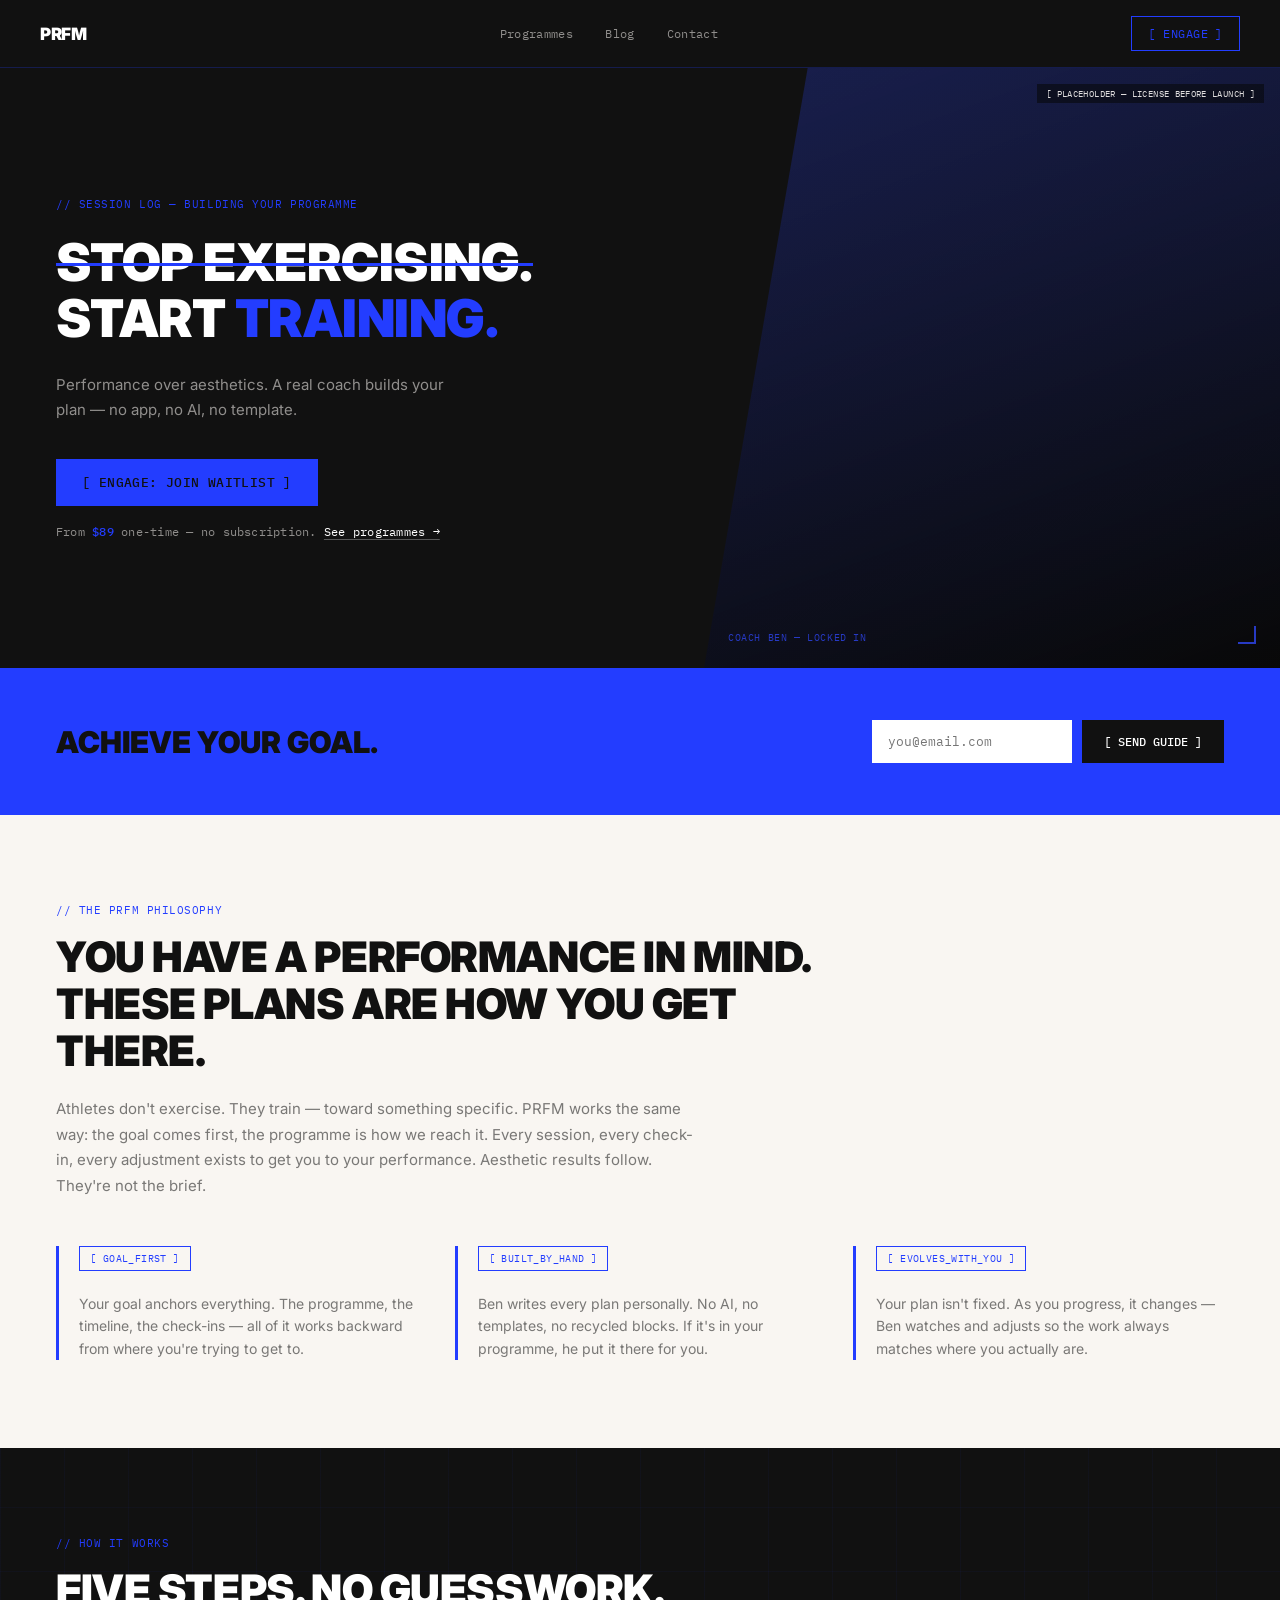
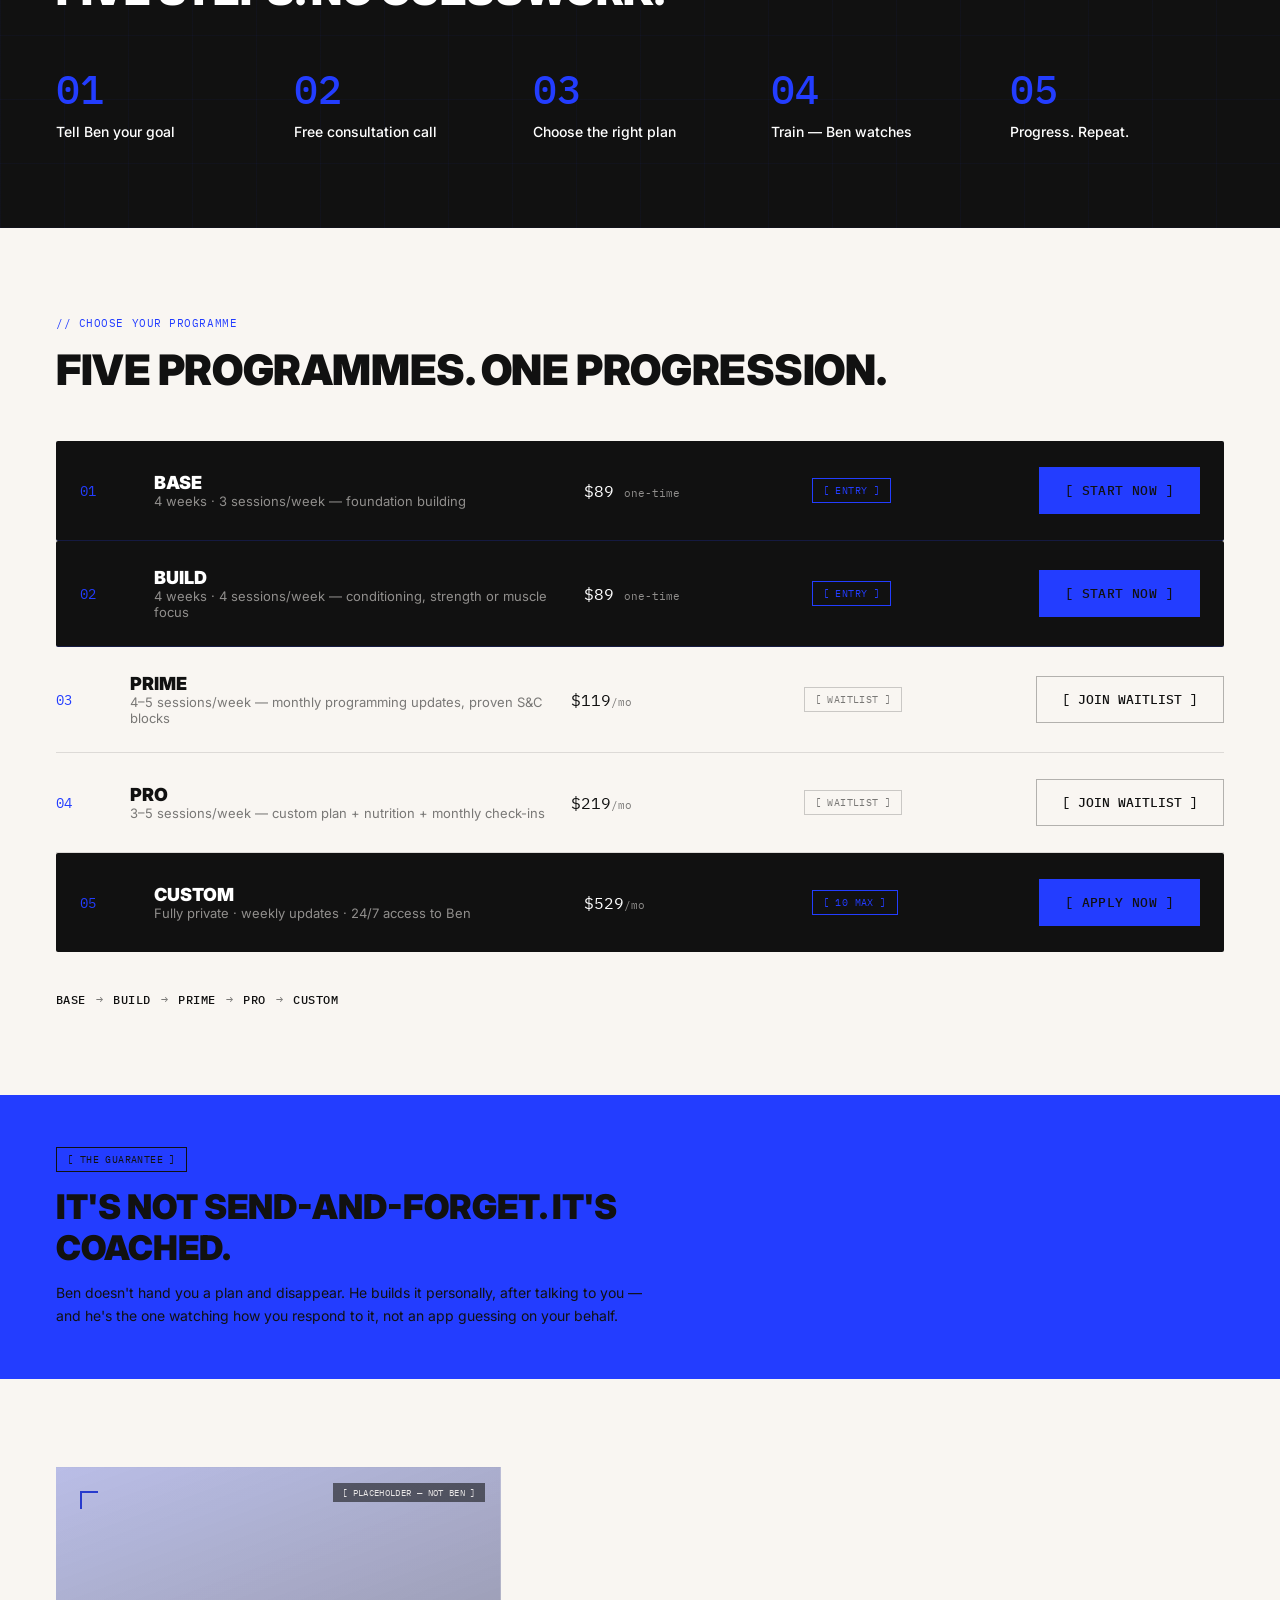
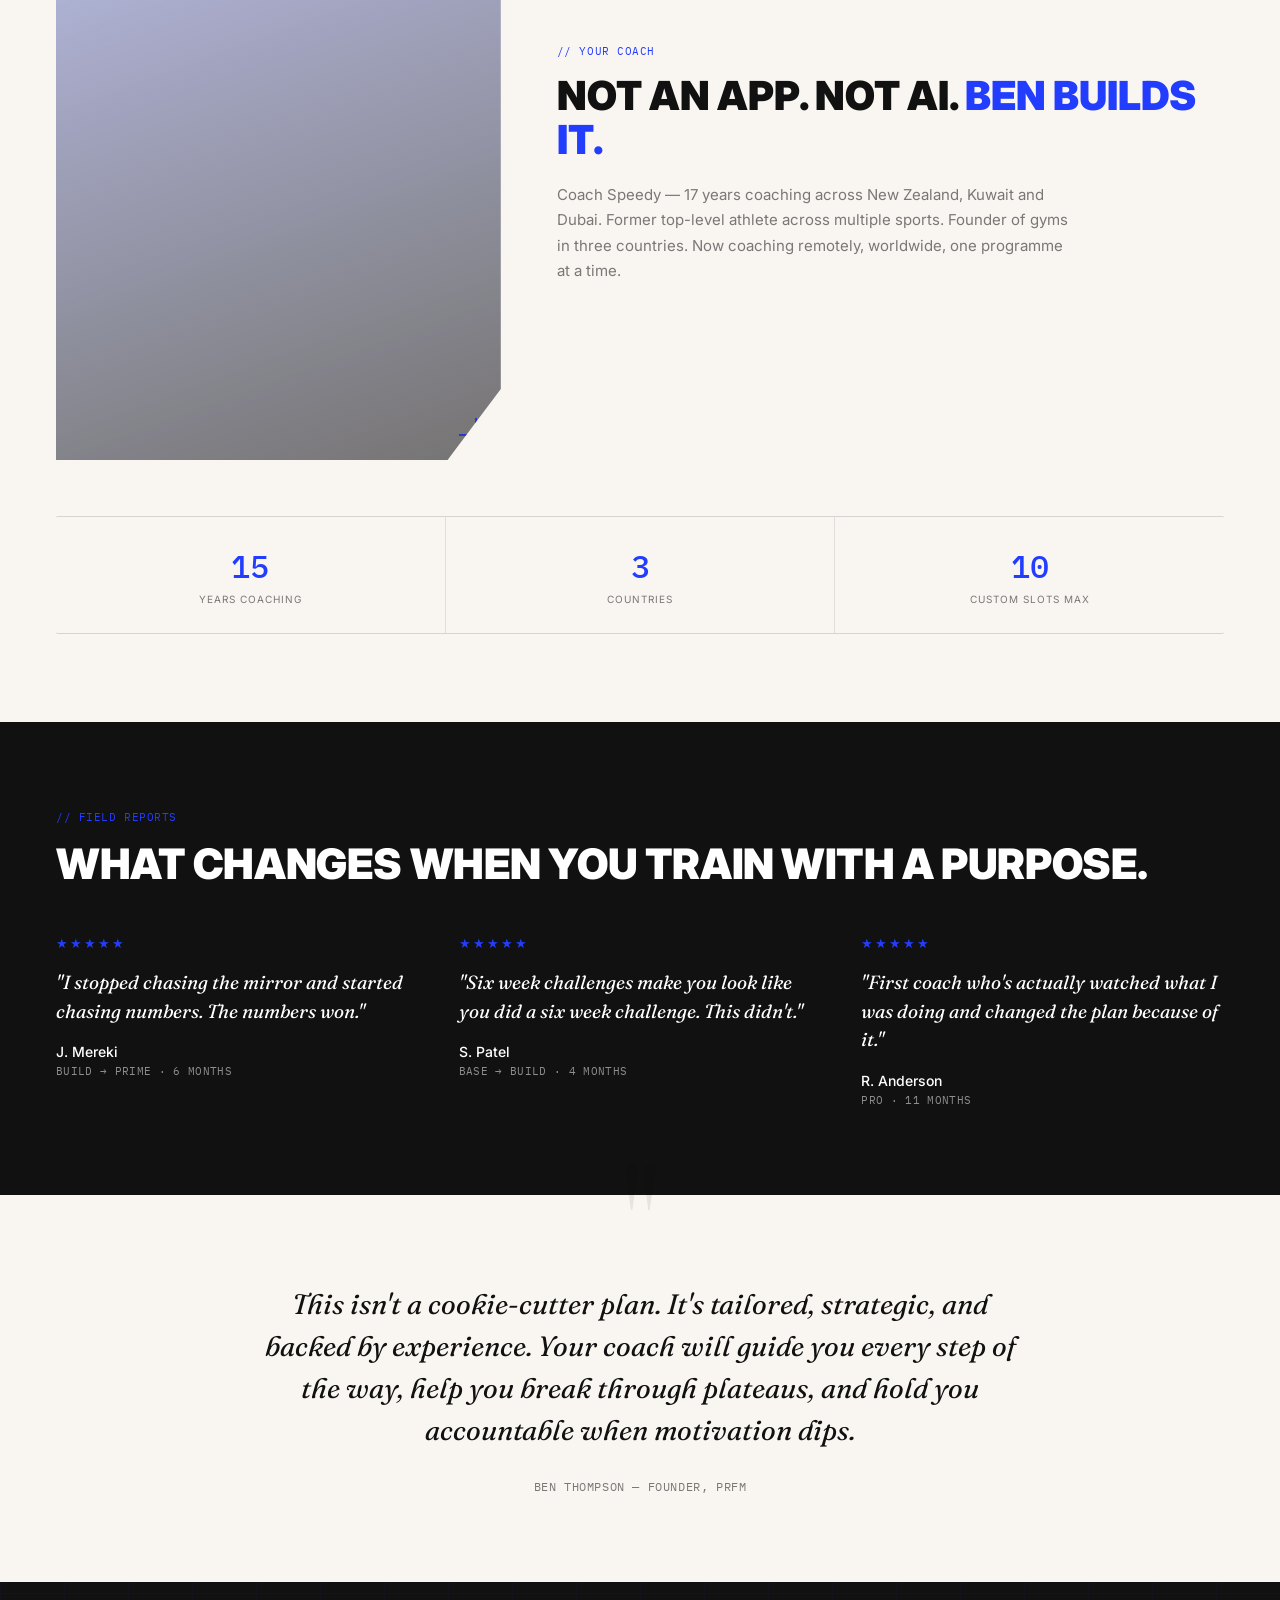
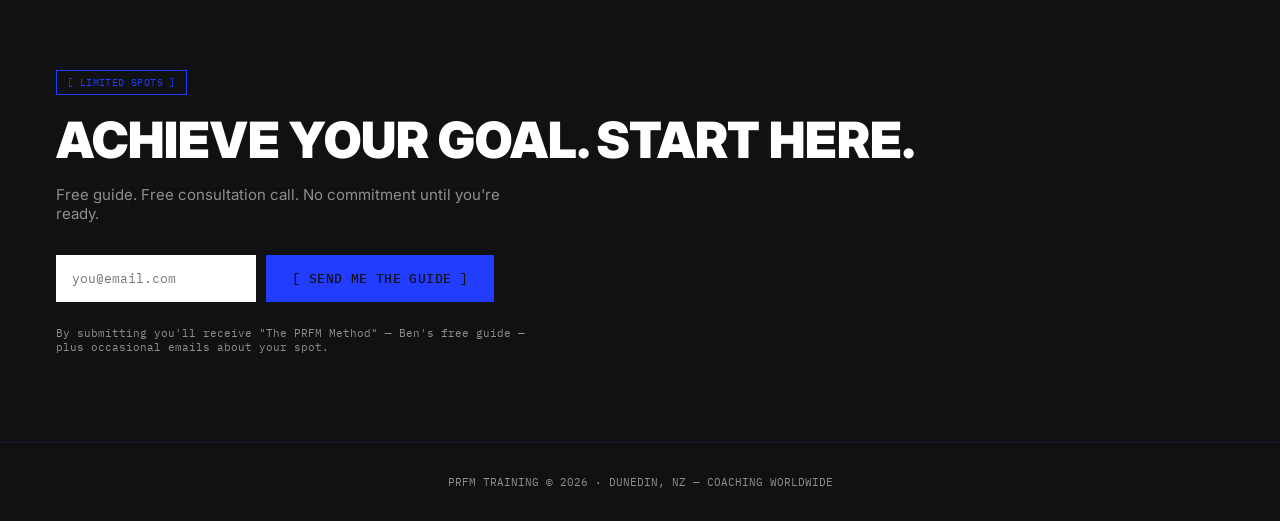
==== prfm-full-build-performance-console-blue.html @ e6ce7319 "Add files via upload" ====
<!DOCTYPE html>
<html lang="en">
<head>
<meta charset="UTF-8">
<meta name="viewport" content="width=device-width, initial-scale=1.0">
<title>PRFM Training — Performance Console (Blue Accent)</title>
<style>
  @import url('https://fonts.googleapis.com/css2?family=Inter:wght@400;500;600;900&family=IBM+Plex+Mono:wght@400;500&family=Fraunces:ital,wght@1,400;1,500&display=swap');
  :root{
    --black:#111111;
    --cream:#F9F6F2;
    --white:#FFFFFF;
    --orange:#233DFF;
    --gray-on-black: rgba(249,246,242,0.55);
    --gray-on-cream: rgba(17,17,17,0.55);
  }
  *{box-sizing:border-box; margin:0; padding:0;}
  body{font-family:'Inter',sans-serif; background:var(--black); color:var(--white); overflow-x:hidden;}
  .mono{font-family:'IBM Plex Mono',monospace;}
  a{color:inherit;}

  /* ===== shared ===== */
  .pad{padding:88px 56px;}
  .eyebrow{font-family:'IBM Plex Mono',monospace; font-size:11px; letter-spacing:0.05em; color:var(--orange);}
  .reveal{opacity:0; transform:translateY(16px); transition:opacity .6s cubic-bezier(.2,.8,.2,1), transform .6s cubic-bezier(.2,.8,.2,1);}
  .reveal.in-view{opacity:1; transform:translateY(0);}
  .reveal-group > *{transition-delay:calc(var(--i, 0) * 0.08s);}
  .h2{font-weight:900; font-size:clamp(26px,3.4vw,42px); line-height:1.12; letter-spacing:-0.01em; text-transform:uppercase;}
  .body-text{font-size:15px; line-height:1.7;}
  .grid-bg{
    background-image:
      repeating-linear-gradient(0deg, rgba(35,61,255,0.045) 0px, rgba(35,61,255,0.045) 1px, transparent 1px, transparent 64px),
      repeating-linear-gradient(90deg, rgba(35,61,255,0.045) 0px, rgba(35,61,255,0.045) 1px, transparent 1px, transparent 64px);
  }
  .bracket-btn{background:var(--orange); color:var(--black); border:none; font-family:'IBM Plex Mono',monospace; font-weight:500; font-size:13px; letter-spacing:0.03em; padding:15px 26px; cursor:pointer; transition:filter .15s;}
  .bracket-btn:hover{filter:brightness(1.08);}
  .bracket-btn:active{transform:scale(0.96);}
  .ghost-btn{background:transparent; color:var(--black); border:1px solid rgba(17,17,17,0.3); font-family:'IBM Plex Mono',monospace; font-weight:500; font-size:13px; padding:14px 25px; cursor:pointer;}
  .ghost-btn:hover{background:rgba(17,17,17,0.05);}
  .input{padding:13px 16px; border:none; font-family:'IBM Plex Mono',monospace; font-size:13px; min-width:200px; outline:none;}
  .tag-pill{display:inline-block; font-family:'IBM Plex Mono',monospace; font-size:10px; letter-spacing:0.04em; padding:5px 10px; border:1px solid currentColor;}

  /* ===== console bar ===== */
  html{scroll-behavior:smooth;}
  .console-bar{position:sticky; top:0; z-index:50; display:flex; align-items:center; justify-content:space-between; padding:16px 40px; background:var(--black); border-bottom:1px solid rgba(35,61,255,0.25);}
  .wordmark{font-weight:900; font-size:17px; letter-spacing:-0.02em;}
  .nav-links{display:flex; align-items:center; gap:32px; font-size:12px; letter-spacing:0.03em; color:var(--gray-on-black);}
  .nav-links a{text-decoration:none; color:inherit; transition:color .15s;}
  .nav-links a:hover{color:var(--orange);}
  .engage{background:transparent; border:1px solid var(--orange); color:var(--orange); font-family:'IBM Plex Mono',monospace; font-size:12px; letter-spacing:0.04em; padding:9px 16px; cursor:pointer; transition:background 0.15s,color 0.15s;}
  .engage:hover{background:var(--orange); color:var(--black);}
  .engage:active{transform:scale(0.96);}

  /* ===== hero ===== */
  .hero{position:relative; min-height:600px; display:grid; grid-template-columns:1.1fr 0.9fr; overflow:hidden; background:var(--black);}
  .hero-copy{padding:80px 56px; display:flex; flex-direction:column; justify-content:center; z-index:2;}
  .tag{font-family:'IBM Plex Mono',monospace; font-size:11px; color:var(--orange); letter-spacing:0.05em; margin-bottom:24px; opacity:0; animation:fadein 0.5s ease-out 0.1s forwards;}
  @keyframes fadein{ to{opacity:1;} }
  .headline{font-weight:900; font-size:clamp(32px,4.6vw,52px); line-height:1.08; letter-spacing:-0.01em; text-transform:uppercase;}
  .strike{position:relative; display:inline-block;}
  .strike::after{content:''; position:absolute; left:0; top:50%; width:0; height:3px; background:var(--orange); animation:strikeline 0.5s ease-out 0.5s forwards;}
  @keyframes strikeline{ to{width:100%;} }
  .pulse-word{color:var(--orange); display:inline-block; animation:pulseglow 1.1s ease-out 1.05s 1;}
  @keyframes pulseglow{ 0%{text-shadow:0 0 0 rgba(35,61,255,0);} 40%{text-shadow:0 0 18px rgba(35,61,255,0.7);} 100%{text-shadow:0 0 0 rgba(35,61,255,0);} }
  .headline-line{display:block; opacity:0; animation:fadein 0.5s ease-out 0.25s forwards;}
  .headline-line.two{animation-delay:0.55s;}
  .hero-sub{color:var(--gray-on-black); font-size:15px; line-height:1.65; max-width:420px; margin-top:26px; opacity:0; animation:fadein 0.5s ease-out 1.3s forwards;}
  .cta-row{margin-top:36px; opacity:0; animation:fadein 0.5s ease-out 1.5s forwards;}
  .hero .bracket-btn{padding:15px 26px; animation:ring 3s ease-in-out 2s infinite;}
  @keyframes ring{ 0%,100%{box-shadow:0 0 0 0 rgba(35,61,255,0);} 50%{box-shadow:0 0 0 8px rgba(35,61,255,0.18);} }
  .hero-price{margin-top:18px; font-family:'IBM Plex Mono',monospace; font-size:12px; color:var(--gray-on-black); letter-spacing:0.02em;}
  .hero-price .price-orange{color:var(--orange); font-weight:500;}
  .hero-price a{color:var(--white); text-decoration:underline; text-underline-offset:3px; text-decoration-color:rgba(255,255,255,0.3); transition:text-decoration-color .15s, color .15s;}
  .hero-price a:hover{color:var(--orange); text-decoration-color:var(--orange);}
  .hero-visual{position:relative;
    background-image:linear-gradient(160deg, rgba(35,61,255,0.34), rgba(17,17,17,0.8)), url('https://images.unsplash.com/photo-1706029831385-1c89922848eb?auto=format&fit=crop&w=1400&q=70');
    background-size:cover; background-position:center;
    filter:grayscale(0.35) contrast(1.1);
    clip-path:polygon(18% 0, 100% 0, 100% 100%, 0 100%);
  }
  .photo-label{position:absolute; top:16px; right:16px; font-family:'IBM Plex Mono',monospace; font-size:9px; letter-spacing:0.04em; color:rgba(249,246,242,0.85); background:rgba(17,17,17,0.55); padding:4px 9px;}
  .photo-label.on-light{color:rgba(17,17,17,0.8); background:rgba(249,246,242,0.7);}
  .reticle{position:absolute; width:18px; height:18px; border-color:var(--orange); border-style:solid; border-width:0;}
  .reticle.tl{top:24px; left:24px; border-top-width:2px; border-left-width:2px;}
  .reticle.br{bottom:24px; right:24px; border-bottom-width:2px; border-right-width:2px;}
  .visual-tag{position:absolute; left:24px; bottom:24px; font-family:'IBM Plex Mono',monospace; font-size:10px; color:var(--orange); letter-spacing:0.06em;}

  /* ===== stat row (reused component) ===== */
  .stat-row{display:flex; border-top:1px solid rgba(35,61,255,0.25); border-bottom:1px solid rgba(35,61,255,0.25);}
  .stat-row.on-cream{border-color:rgba(17,17,17,0.15);}
  .stat{flex:1; padding:28px 40px; text-align:center; border-right:1px solid rgba(35,61,255,0.15);}
  .stat-row.on-cream .stat{border-right-color:rgba(17,17,17,0.1);}
  .stat:last-child{border-right:none;}
  .stat .num{font-family:'IBM Plex Mono',monospace; font-size:32px; font-weight:500; color:var(--orange);}
  .stat .lbl{font-size:10px; letter-spacing:0.1em; text-transform:uppercase; color:var(--gray-on-black); margin-top:6px;}
  .stat-row.on-cream .lbl{color:var(--gray-on-cream);}

  /* ===== orange strips ===== */
  .strip{background:var(--orange); color:var(--black); padding:52px 56px; display:flex; align-items:center; justify-content:space-between; flex-wrap:wrap; gap:24px;}
  .strip h2{font-weight:900; font-size:clamp(21px,2.8vw,30px); text-transform:uppercase;}
  .strip-form{display:flex; gap:10px; flex-wrap:wrap;}
  .strip .input{background:var(--white);}
  .btn-black{background:var(--black); color:var(--white); border:none; font-weight:500; font-family:'IBM Plex Mono',monospace; font-size:12px; padding:13px 22px; cursor:pointer; white-space:nowrap;}
  .btn-black:hover{filter:brightness(1.3);}

  /* ===== philosophy ===== */
  .on-cream{background:var(--cream); color:var(--black);}
  .philosophy-body{max-width:640px; margin-top:22px; color:var(--gray-on-cream);}
  .pillars{display:grid; grid-template-columns:repeat(3,1fr); gap:28px; margin-top:48px;}
  .pillar{border-left:3px solid var(--orange); padding-left:20px;}
  .pillar .tag-pill{color:var(--orange); border-color:var(--orange); margin-bottom:12px;}
  .pillar p{color:var(--gray-on-cream); font-size:14px; line-height:1.6; margin-top:10px;}

  /* ===== how it works ===== */
  .steps{display:grid; grid-template-columns:repeat(5,1fr); gap:24px; margin-top:56px;}
  .step .num{font-family:'IBM Plex Mono',monospace; font-size:40px; font-weight:500; color:var(--orange); line-height:1;}
  .step .lbl{margin-top:14px; font-size:14px; font-weight:500;}

  /* ===== programme table ===== */
  .prog-row{display:grid; grid-template-columns:50px 2fr 1fr 1fr auto; align-items:center; gap:24px; padding:26px 0; border-bottom:1px solid rgba(17,17,17,0.12);}
  .prog-row.dark{background:var(--black); color:var(--white); padding:26px 24px; border-bottom:1px solid rgba(35,61,255,0.2); border-radius:2px;}
  .prog-row .num{font-family:'IBM Plex Mono',monospace; color:var(--orange); font-size:14px;}
  .prog-row .name{font-weight:900; font-size:18px; text-transform:uppercase;}
  .prog-row .detail{font-size:13px; color:var(--gray-on-cream);}
  .prog-row.dark .detail{color:var(--gray-on-black);}
  .prog-row .price{font-family:'IBM Plex Mono',monospace; font-size:16px;}
  .progress-path{display:flex; align-items:center; gap:10px; margin-top:40px; flex-wrap:wrap; font-family:'IBM Plex Mono',monospace; font-size:12px; color:var(--gray-on-cream); letter-spacing:0.04em;}
  .progress-path span.node{color:var(--black); font-weight:500;}

  /* ===== ben section ===== */
  .ben-grid{display:grid; grid-template-columns:0.8fr 1.2fr; gap:56px; align-items:center;}
  .ben-photo{position:relative; aspect-ratio:3/4;
    background-image:linear-gradient(160deg, rgba(35,61,255,0.3), rgba(17,17,17,0.55)), url('https://images.unsplash.com/photo-1646656130703-8f95eed6a79b?auto=format&fit=crop&w=1200&q=70');
    background-size:cover; background-position:center;
    filter:grayscale(0.3) contrast(1.08);
    clip-path:polygon(0 0, 100% 0, 100% 88%, 88% 100%, 0 100%);
  }
  .ben-photo .reticle{border-color:var(--orange);}
  .ben-headline{font-weight:900; font-size:clamp(26px,3.2vw,40px); text-transform:uppercase; line-height:1.1; margin-top:16px;}
  .ben-bio{margin-top:20px; max-width:520px; color:var(--gray-on-cream); font-size:15px; line-height:1.7;}

  /* ===== testimonials ===== */
  .quotes{display:grid; grid-template-columns:repeat(3,1fr); gap:40px; margin-top:48px;}
  .quote{}
  .quote .stars{color:var(--orange); font-family:'IBM Plex Mono',monospace; font-size:13px; letter-spacing:2px;}
  .quote blockquote{font-family:'Fraunces',serif; font-style:italic; font-size:19px; line-height:1.5; margin-top:16px;}
  .quote .name{margin-top:18px; font-weight:500; font-size:14px;}
  .quote .journey{font-family:'IBM Plex Mono',monospace; font-size:11px; color:var(--gray-on-black); margin-top:4px; letter-spacing:0.03em;}

  /* ===== pull quote ===== */
  .pullquote{text-align:center; position:relative;}
  .qmark{font-family:'Fraunces',serif; font-size:140px; color:rgba(17,17,17,0.08); line-height:1; position:absolute; top:-40px; left:50%; transform:translateX(-50%);}
  .pullquote blockquote{font-family:'Fraunces',serif; font-style:italic; font-size:clamp(20px,2.6vw,28px); line-height:1.5; max-width:760px; margin:0 auto; position:relative;}
  .pullquote .attr{margin-top:28px; font-family:'IBM Plex Mono',monospace; font-size:12px; letter-spacing:0.05em; color:var(--gray-on-cream);}

  /* ===== final cta ===== */
  .final-headline{font-weight:900; font-size:clamp(30px,4.2vw,50px); text-transform:uppercase; line-height:1.08; margin-top:18px;}
  .final-sub{color:var(--gray-on-black); margin-top:18px; max-width:480px; font-size:15px;}
  .final-form{display:flex; gap:10px; margin-top:32px; flex-wrap:wrap;}
  .fine-print{margin-top:24px; font-family:'IBM Plex Mono',monospace; font-size:11px; color:var(--gray-on-black); max-width:480px;}

  footer{padding:32px 56px; text-align:center; font-family:'IBM Plex Mono',monospace; font-size:11px; color:var(--gray-on-black); border-top:1px solid rgba(35,61,255,0.15);}

  @media (max-width: 900px){
    .pad{padding:64px 24px;}
    .console-bar{padding:14px 22px;}
    .hero{grid-template-columns:1fr;}
    .hero-visual{min-height:220px; clip-path:none;}
    .hero-copy{padding:48px 24px;}
    .stat-row{flex-wrap:wrap;}
    .stat{flex:1 1 33%;}
    .strip{padding:40px 24px;}
    .pillars{grid-template-columns:1fr; gap:32px;}
    .steps{grid-template-columns:repeat(2,1fr); gap:32px;}
    .prog-row{grid-template-columns:1fr; gap:8px; padding:22px;}
    .prog-row .price{font-size:20px;}
    .ben-grid{grid-template-columns:1fr; gap:32px;}
    .ben-photo{clip-path:none;}
    .quotes{grid-template-columns:1fr; gap:40px;}
    .final-form{flex-direction:column;}
    .final-form .input, .final-form .bracket-btn{width:100%;}
  }
</style>
</head>
<body>

<!-- 01 CONSOLE BAR -->
<div class="console-bar">
  <div class="wordmark">PRFM</div>
  <nav class="nav-links mono">
    <a href="#programmes">Programmes</a>
    <a href="#blog">Blog</a>
    <a href="#contact">Contact</a>
  </nav>
  <button class="engage">[ ENGAGE ]</button>
</div>

<!-- 02 HERO -->
<section class="hero grid-bg">
  <div class="hero-copy">
    <div class="tag">// SESSION LOG — BUILDING YOUR PROGRAMME</div>
    <h1 class="headline">
      <span class="headline-line one"><span class="strike">Stop exercising.</span></span>
      <span class="headline-line two">Start <span class="pulse-word">training.</span></span>
    </h1>
    <p class="hero-sub">Performance over aesthetics. A real coach builds your plan — no app, no AI, no template.</p>
    <div class="cta-row">
      <button class="bracket-btn">[ ENGAGE: JOIN WAITLIST ]</button>
      <p class="hero-price">From <span class="price-orange">$89</span> one-time — no subscription. <a href="#programmes">See programmes →</a></p>
    </div>
  </div>
  <div class="hero-visual">
    <div class="reticle tl"></div>
    <div class="reticle br"></div>
    <div class="visual-tag">COACH BEN — LOCKED IN</div>
    <div class="photo-label">[ PLACEHOLDER — LICENSE BEFORE LAUNCH ]</div>
  </div>
</section>

<!-- 03 ORANGE WAITLIST STRIP -->
<section class="strip">
  <h2>Achieve your goal.</h2>
  <div class="strip-form">
    <input class="input" type="email" placeholder="you@email.com">
    <button class="btn-black">[ SEND GUIDE ]</button>
  </div>
</section>

<!-- 04 PHILOSOPHY -->
<section class="on-cream pad">
  <div class="eyebrow reveal">// THE PRFM PHILOSOPHY</div>
  <h2 class="h2 reveal" style="margin-top:16px; max-width:780px;">You have a performance in mind. These plans are how you get there.</h2>
  <p class="body-text philosophy-body reveal">Athletes don't exercise. They train — toward something specific. PRFM works the same way: the goal comes first, the programme is how we reach it. Every session, every check-in, every adjustment exists to get you to your performance. Aesthetic results follow. They're not the brief.</p>
  <div class="pillars reveal-group">
    <div class="pillar reveal" style="--i:0">
      <span class="tag-pill">[ GOAL_FIRST ]</span>
      <p>Your goal anchors everything. The programme, the timeline, the check-ins — all of it works backward from where you're trying to get to.</p>
    </div>
    <div class="pillar reveal" style="--i:1">
      <span class="tag-pill">[ BUILT_BY_HAND ]</span>
      <p>Ben writes every plan personally. No AI, no templates, no recycled blocks. If it's in your programme, he put it there for you.</p>
    </div>
    <div class="pillar reveal" style="--i:2">
      <span class="tag-pill">[ EVOLVES_WITH_YOU ]</span>
      <p>Your plan isn't fixed. As you progress, it changes — Ben watches and adjusts so the work always matches where you actually are.</p>
    </div>
  </div>
</section>

<!-- 05 HOW IT WORKS -->
<section class="pad grid-bg">
  <div class="eyebrow reveal">// HOW IT WORKS</div>
  <h2 class="h2 reveal" style="margin-top:16px;">Five steps. No guesswork.</h2>
  <div class="steps reveal-group">
    <div class="step reveal" style="--i:0"><div class="num">01</div><div class="lbl">Tell Ben your goal</div></div>
    <div class="step reveal" style="--i:1"><div class="num">02</div><div class="lbl">Free consultation call</div></div>
    <div class="step reveal" style="--i:2"><div class="num">03</div><div class="lbl">Choose the right plan</div></div>
    <div class="step reveal" style="--i:3"><div class="num">04</div><div class="lbl">Train — Ben watches</div></div>
    <div class="step reveal" style="--i:4"><div class="num">05</div><div class="lbl">Progress. Repeat.</div></div>
  </div>
</section>

<!-- 06 PROGRAMME TABLE -->
<section class="on-cream pad" id="programmes">
  <div class="eyebrow reveal">// CHOOSE YOUR PROGRAMME</div>
  <h2 class="h2 reveal" style="margin-top:16px;">Five programmes. One progression.</h2>

  <div style="margin-top:48px;">
    <div class="prog-row dark reveal">
      <div class="num">01</div>
      <div><div class="name">Base</div><div class="detail">4 weeks · 3 sessions/week — foundation building</div></div>
      <div class="price">$89 <span style="font-size:11px; color:var(--gray-on-black);">one-time</span></div>
      <div><span class="tag-pill" style="color:var(--orange); border-color:var(--orange);">[ ENTRY ]</span></div>
      <button class="bracket-btn">[ START NOW ]</button>
    </div>
    <div class="prog-row dark reveal">
      <div class="num">02</div>
      <div><div class="name">Build</div><div class="detail">4 weeks · 4 sessions/week — conditioning, strength or muscle focus</div></div>
      <div class="price">$89 <span style="font-size:11px; color:var(--gray-on-black);">one-time</span></div>
      <div><span class="tag-pill" style="color:var(--orange); border-color:var(--orange);">[ ENTRY ]</span></div>
      <button class="bracket-btn">[ START NOW ]</button>
    </div>
    <div class="prog-row reveal">
      <div class="num">03</div>
      <div><div class="name">Prime</div><div class="detail">4–5 sessions/week — monthly programming updates, proven S&C blocks</div></div>
      <div class="price">$119<span style="font-size:11px; color:var(--gray-on-cream);">/mo</span></div>
      <div><span class="tag-pill" style="color:var(--gray-on-cream); border-color:rgba(17,17,17,0.2);">[ WAITLIST ]</span></div>
      <button class="ghost-btn">[ JOIN WAITLIST ]</button>
    </div>
    <div class="prog-row reveal">
      <div class="num">04</div>
      <div><div class="name">Pro</div><div class="detail">3–5 sessions/week — custom plan + nutrition + monthly check-ins</div></div>
      <div class="price">$219<span style="font-size:11px; color:var(--gray-on-cream);">/mo</span></div>
      <div><span class="tag-pill" style="color:var(--gray-on-cream); border-color:rgba(17,17,17,0.2);">[ WAITLIST ]</span></div>
      <button class="ghost-btn">[ JOIN WAITLIST ]</button>
    </div>
    <div class="prog-row dark reveal" style="border-bottom:none;">
      <div class="num">05</div>
      <div><div class="name">Custom</div><div class="detail">Fully private · weekly updates · 24/7 access to Ben</div></div>
      <div class="price">$529<span style="font-size:11px; color:var(--gray-on-black);">/mo</span></div>
      <div><span class="tag-pill" style="color:var(--orange); border-color:var(--orange);">[ 10 MAX ]</span></div>
      <button class="bracket-btn">[ APPLY NOW ]</button>
    </div>
  </div>

  <div class="progress-path reveal">
    <span class="node">BASE</span> → <span class="node">BUILD</span> → <span class="node">PRIME</span> → <span class="node">PRO</span> → <span class="node">CUSTOM</span>
  </div>
</section>

<!-- 07 GUARANTEE -->
<section class="strip" style="flex-direction:column; align-items:flex-start; gap:14px;">
  <span class="tag-pill" style="color:var(--black); border-color:var(--black);">[ THE GUARANTEE ]</span>
  <h2 style="font-weight:900; font-size:clamp(22px,3vw,34px); text-transform:uppercase; max-width:680px;">It's not send-and-forget. It's coached.</h2>
  <p style="max-width:600px; font-size:14px; line-height:1.6;">Ben doesn't hand you a plan and disappear. He builds it personally, after talking to you — and he's the one watching how you respond to it, not an app guessing on your behalf.</p>
</section>

<!-- 08 COACH BEN -->
<section class="on-cream pad">
  <div class="ben-grid">
    <div class="ben-photo reveal">
      <div class="reticle tl"></div>
      <div class="reticle br"></div>
      <div class="photo-label">[ PLACEHOLDER — NOT BEN ]</div>
    </div>
    <div class="reveal">
      <div class="eyebrow">// YOUR COACH</div>
      <h2 class="ben-headline">Not an app. Not AI. <span style="color:var(--orange);">Ben builds it.</span></h2>
      <p class="ben-bio">Coach Speedy — 17 years coaching across New Zealand, Kuwait and Dubai. Former top-level athlete across multiple sports. Founder of gyms in three countries. Now coaching remotely, worldwide, one programme at a time.</p>
    </div>
  </div>
  <div class="stat-row on-cream reveal" style="margin-top:56px; border-radius:2px;">
    <div class="stat"><div class="num" data-target="17">0</div><div class="lbl">Years coaching</div></div>
    <div class="stat"><div class="num" data-target="3">0</div><div class="lbl">Countries</div></div>
    <div class="stat"><div class="num" data-target="10">0</div><div class="lbl">Custom slots max</div></div>
  </div>
</section>

<!-- 09 TESTIMONIALS / FIELD REPORTS -->
<section class="pad">
  <div class="eyebrow reveal">// FIELD REPORTS</div>
  <h2 class="h2 reveal" style="margin-top:16px;">What changes when you train with a purpose.</h2>
  <div class="quotes reveal-group">
    <div class="quote reveal" style="--i:0">
      <div class="stars">★★★★★</div>
      <blockquote>"I stopped chasing the mirror and started chasing numbers. The numbers won."</blockquote>
      <div class="name">J. Mereki</div>
      <div class="journey">BUILD → PRIME · 6 MONTHS</div>
    </div>
    <div class="quote reveal" style="--i:1">
      <div class="stars">★★★★★</div>
      <blockquote>"Six week challenges make you look like you did a six week challenge. This didn't."</blockquote>
      <div class="name">S. Patel</div>
      <div class="journey">BASE → BUILD · 4 MONTHS</div>
    </div>
    <div class="quote reveal" style="--i:2">
      <div class="stars">★★★★★</div>
      <blockquote>"First coach who's actually watched what I was doing and changed the plan because of it."</blockquote>
      <div class="name">R. Anderson</div>
      <div class="journey">PRO · 11 MONTHS</div>
    </div>
  </div>
</section>

<!-- 10 PULL QUOTE -->
<section class="on-cream pad pullquote">
  <div class="qmark">"</div>
  <blockquote class="reveal">This isn't a cookie-cutter plan. It's tailored, strategic, and backed by experience. Your coach will guide you every step of the way, help you break through plateaus, and hold you accountable when motivation dips.</blockquote>
  <div class="attr reveal">BEN THOMPSON — FOUNDER, PRFM</div>
</section>

<!-- 11 FINAL CTA -->
<section class="pad grid-bg" id="contact">
  <span class="tag-pill reveal" style="color:var(--orange); border-color:var(--orange);">[ LIMITED SPOTS ]</span>
  <h2 class="final-headline reveal">Achieve your goal. Start here.</h2>
  <p class="final-sub reveal">Free guide. Free consultation call. No commitment until you're ready.</p>
  <div class="final-form reveal">
    <input class="input" type="email" placeholder="you@email.com">
    <button class="bracket-btn">[ SEND ME THE GUIDE ]</button>
  </div>
  <p class="fine-print">By submitting you'll receive "The PRFM Method" — Ben's free guide — plus occasional emails about your spot.</p>
</section>

<footer>PRFM TRAINING © 2026 · DUNEDIN, NZ — COACHING WORLDWIDE</footer>

<script>
  // scroll reveal
  const revealEls = document.querySelectorAll('.reveal');
  const io = new IntersectionObserver((entries) => {
    entries.forEach(e => { if (e.isIntersecting) { e.target.classList.add('in-view'); io.unobserve(e.target); } });
  }, { threshold: 0.15 });
  revealEls.forEach(el => io.observe(el));

  // count-up stats (Coach Ben section)
  const counters = document.querySelectorAll('[data-target]');
  const cio = new IntersectionObserver((entries) => {
    entries.forEach(e => {
      if (!e.isIntersecting) return;
      const el = e.target;
      const target = parseInt(el.getAttribute('data-target'), 10);
      let cur = 0;
      const step = Math.max(1, Math.round(target / 20));
      const t = setInterval(() => {
        cur = Math.min(target, cur + step);
        el.textContent = cur;
        if (cur >= target) clearInterval(t);
      }, 40);
      cio.unobserve(el);
    });
  }, { threshold: 0.4 });
  counters.forEach(el => cio.observe(el));
</script>

</body>
</html>
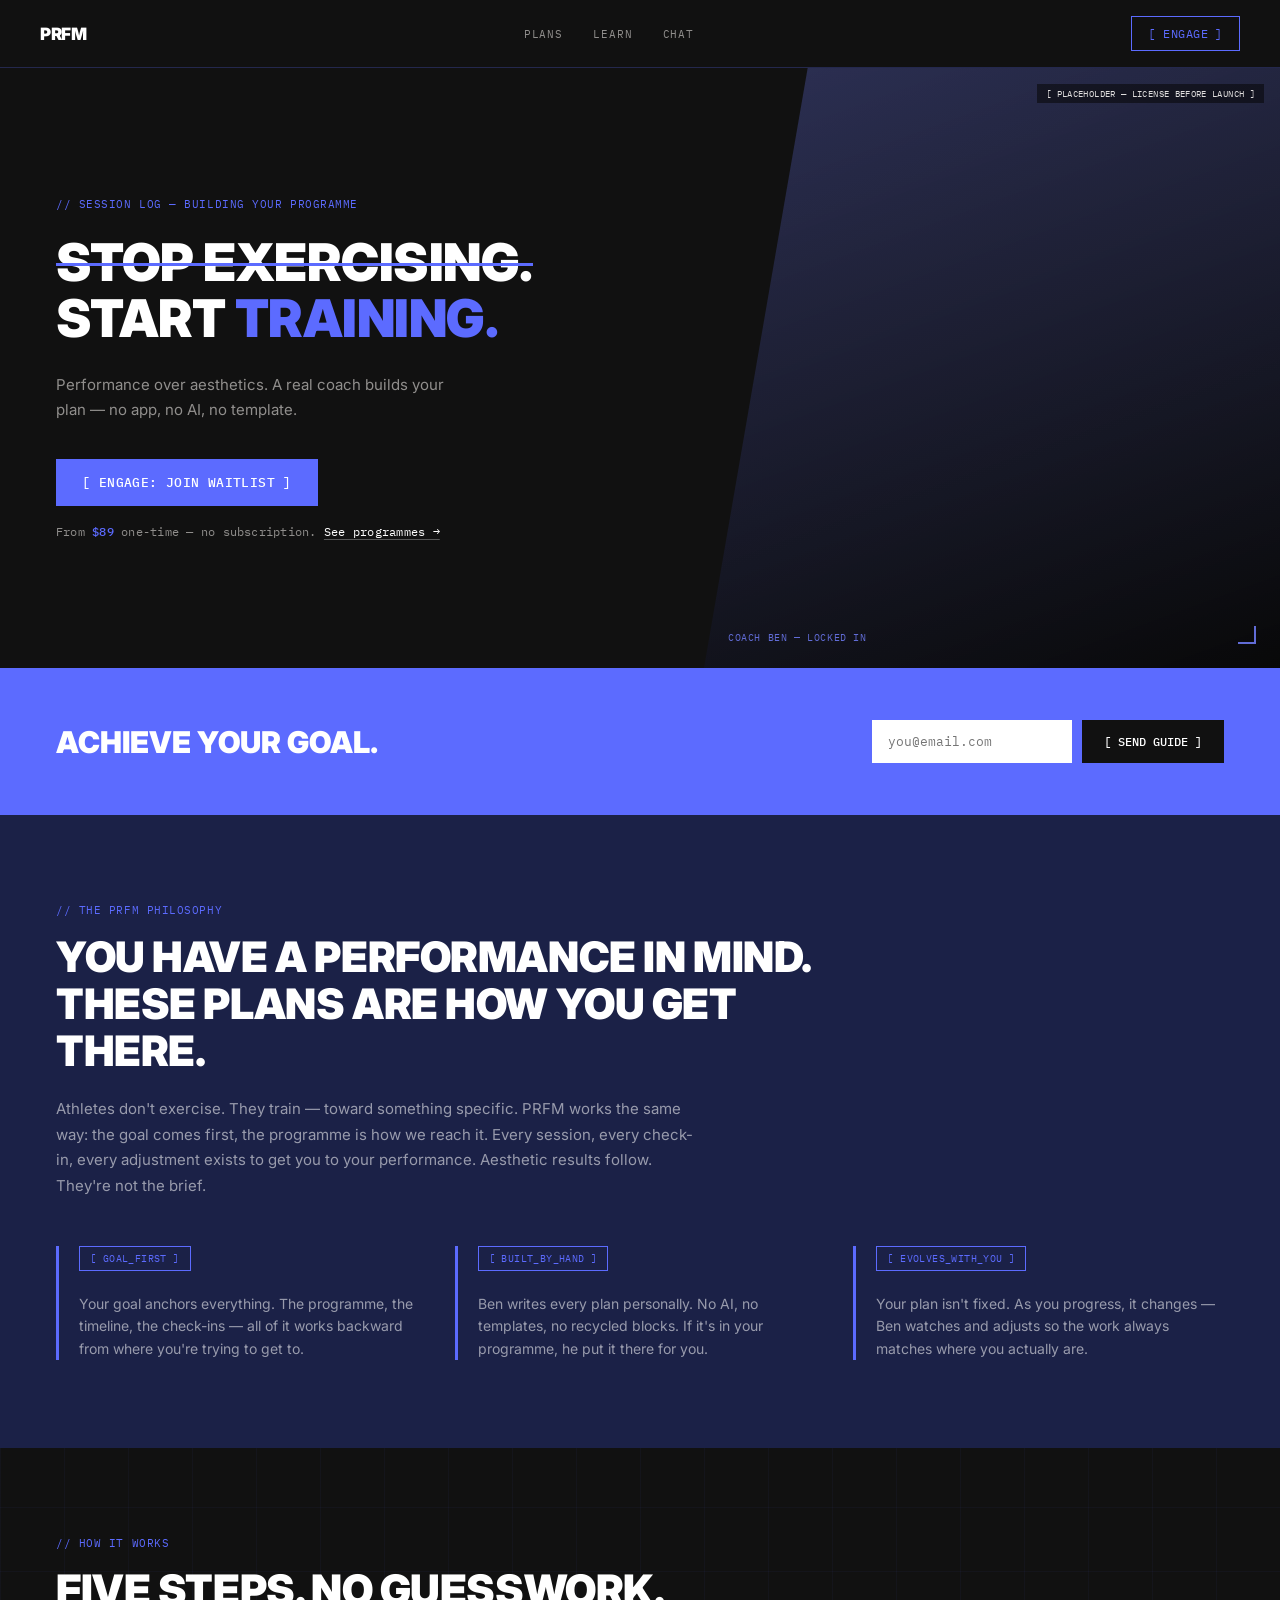
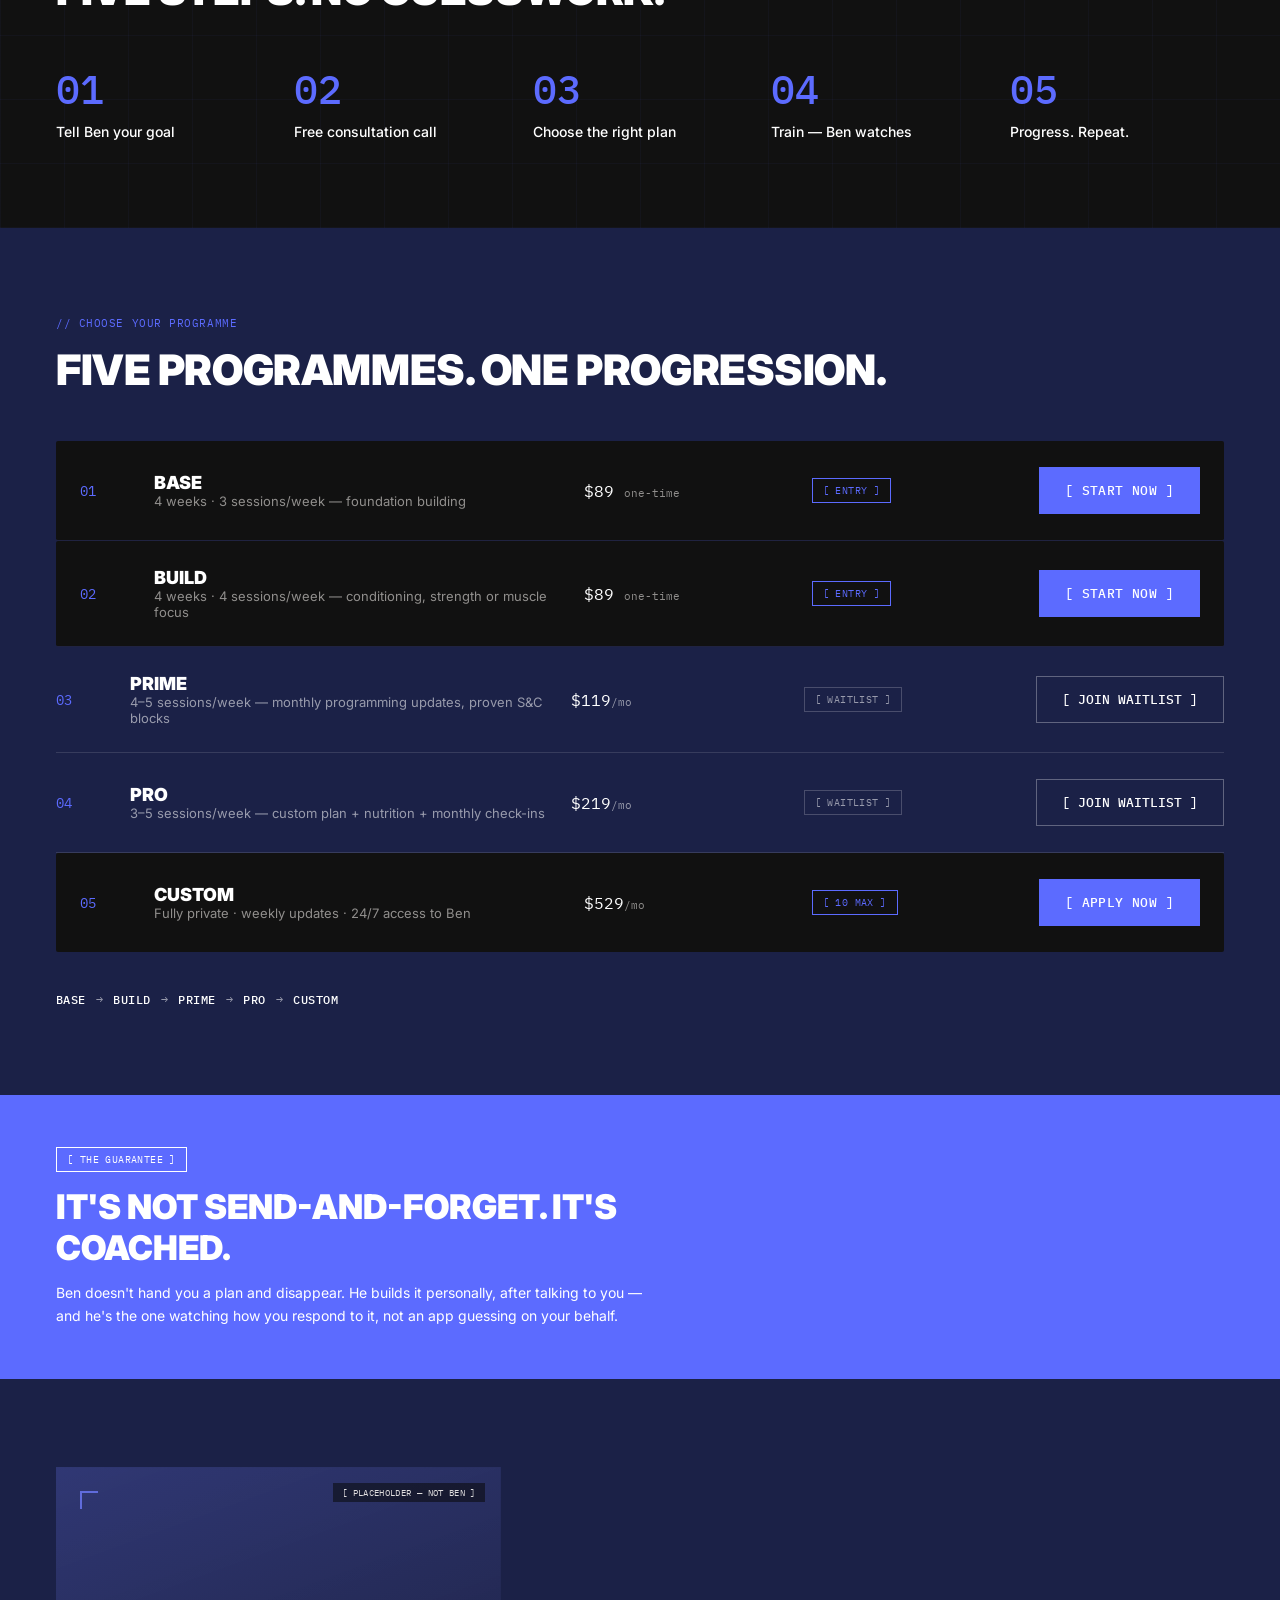
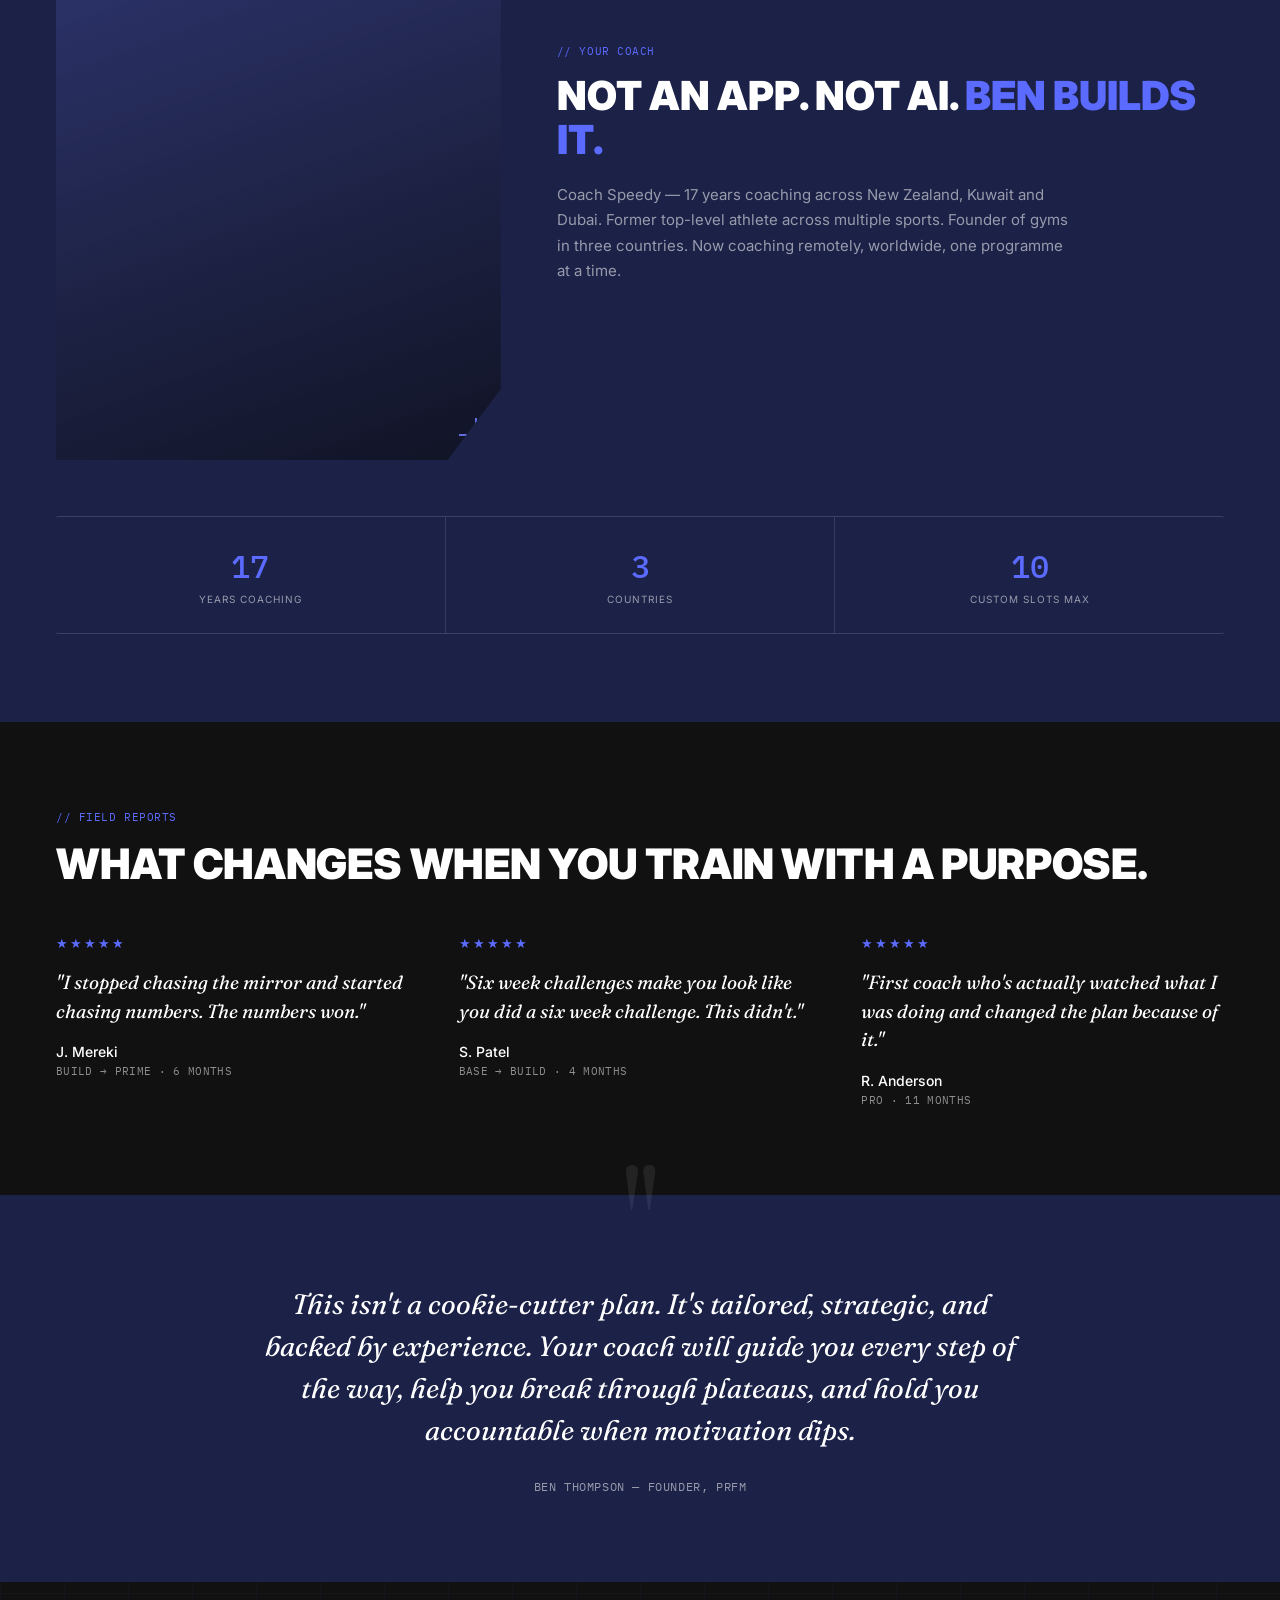
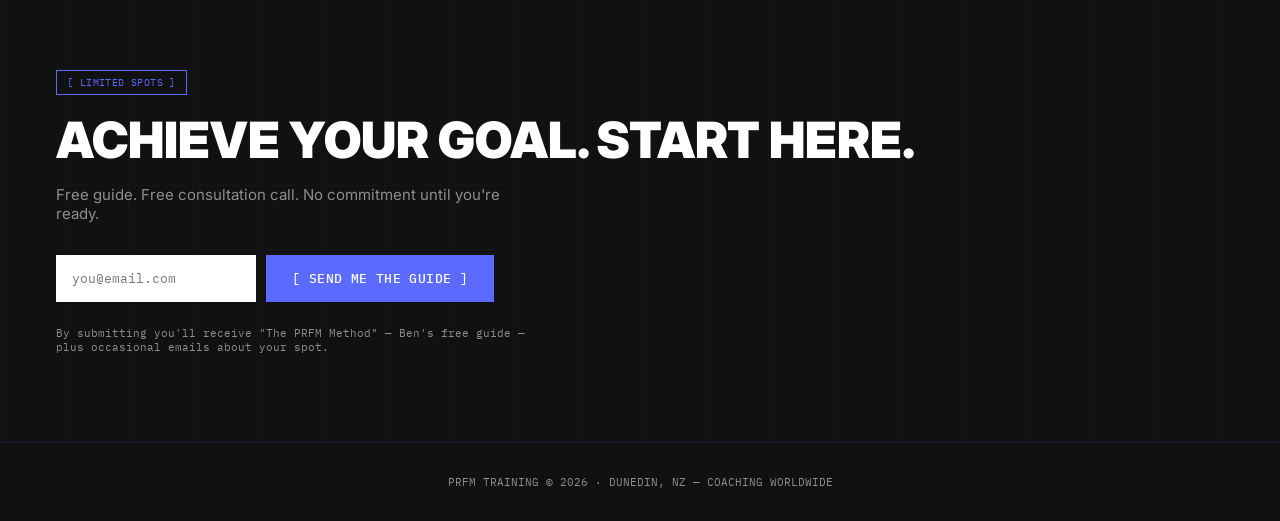
==== commit f13f2816: "Add files via upload" ====
--- a/prfm-full-build-performance-console-blue.html
+++ b/prfm-full-build-performance-console-blue.html
@@ -8,11 +8,11 @@
   @import url('https://fonts.googleapis.com/css2?family=Inter:wght@400;500;600;900&family=IBM+Plex+Mono:wght@400;500&family=Fraunces:ital,wght@1,400;1,500&display=swap');
   :root{
     --black:#111111;
-    --cream:#F9F6F2;
+    --cream:#1B2147;
     --white:#FFFFFF;
-    --orange:#233DFF;
+    --orange:#5C6BFF;
     --gray-on-black: rgba(249,246,242,0.55);
-    --gray-on-cream: rgba(17,17,17,0.55);
+    --gray-on-cream: rgba(255,255,255,0.55);
   }
   *{box-sizing:border-box; margin:0; padding:0;}
   body{font-family:'Inter',sans-serif; background:var(--black); color:var(--white); overflow-x:hidden;}
@@ -29,26 +29,26 @@
   .body-text{font-size:15px; line-height:1.7;}
   .grid-bg{
     background-image:
-      repeating-linear-gradient(0deg, rgba(35,61,255,0.045) 0px, rgba(35,61,255,0.045) 1px, transparent 1px, transparent 64px),
-      repeating-linear-gradient(90deg, rgba(35,61,255,0.045) 0px, rgba(35,61,255,0.045) 1px, transparent 1px, transparent 64px);
+      repeating-linear-gradient(0deg, rgba(92,107,255,0.045) 0px, rgba(92,107,255,0.045) 1px, transparent 1px, transparent 64px),
+      repeating-linear-gradient(90deg, rgba(92,107,255,0.045) 0px, rgba(92,107,255,0.045) 1px, transparent 1px, transparent 64px);
   }
-  .bracket-btn{background:var(--orange); color:var(--black); border:none; font-family:'IBM Plex Mono',monospace; font-weight:500; font-size:13px; letter-spacing:0.03em; padding:15px 26px; cursor:pointer; transition:filter .15s;}
+  .bracket-btn{background:var(--orange); color:var(--white); border:none; font-family:'IBM Plex Mono',monospace; font-weight:500; font-size:13px; letter-spacing:0.03em; padding:15px 26px; cursor:pointer; transition:filter .15s;}
   .bracket-btn:hover{filter:brightness(1.08);}
   .bracket-btn:active{transform:scale(0.96);}
-  .ghost-btn{background:transparent; color:var(--black); border:1px solid rgba(17,17,17,0.3); font-family:'IBM Plex Mono',monospace; font-weight:500; font-size:13px; padding:14px 25px; cursor:pointer;}
-  .ghost-btn:hover{background:rgba(17,17,17,0.05);}
+  .ghost-btn{background:transparent; color:var(--white); border:1px solid rgba(255,255,255,0.3); font-family:'IBM Plex Mono',monospace; font-weight:500; font-size:13px; padding:14px 25px; cursor:pointer;}
+  .ghost-btn:hover{background:rgba(255,255,255,0.08);}
   .input{padding:13px 16px; border:none; font-family:'IBM Plex Mono',monospace; font-size:13px; min-width:200px; outline:none;}
   .tag-pill{display:inline-block; font-family:'IBM Plex Mono',monospace; font-size:10px; letter-spacing:0.04em; padding:5px 10px; border:1px solid currentColor;}
 
   /* ===== console bar ===== */
   html{scroll-behavior:smooth;}
-  .console-bar{position:sticky; top:0; z-index:50; display:flex; align-items:center; justify-content:space-between; padding:16px 40px; background:var(--black); border-bottom:1px solid rgba(35,61,255,0.25);}
+  .console-bar{position:sticky; top:0; z-index:50; display:flex; align-items:center; justify-content:space-between; padding:16px 40px; background:var(--black); border-bottom:1px solid rgba(92,107,255,0.25);}
   .wordmark{font-weight:900; font-size:17px; letter-spacing:-0.02em;}
-  .nav-links{display:flex; align-items:center; gap:32px; font-size:12px; letter-spacing:0.03em; color:var(--gray-on-black);}
+  .nav-links{display:flex; align-items:center; gap:30px; font-size:11px; letter-spacing:0.08em; text-transform:uppercase; color:var(--gray-on-black);}
   .nav-links a{text-decoration:none; color:inherit; transition:color .15s;}
   .nav-links a:hover{color:var(--orange);}
   .engage{background:transparent; border:1px solid var(--orange); color:var(--orange); font-family:'IBM Plex Mono',monospace; font-size:12px; letter-spacing:0.04em; padding:9px 16px; cursor:pointer; transition:background 0.15s,color 0.15s;}
-  .engage:hover{background:var(--orange); color:var(--black);}
+  .engage:hover{background:var(--orange); color:var(--white);}
   .engage:active{transform:scale(0.96);}
 
   /* ===== hero ===== */
@@ -61,19 +61,19 @@
   .strike::after{content:''; position:absolute; left:0; top:50%; width:0; height:3px; background:var(--orange); animation:strikeline 0.5s ease-out 0.5s forwards;}
   @keyframes strikeline{ to{width:100%;} }
   .pulse-word{color:var(--orange); display:inline-block; animation:pulseglow 1.1s ease-out 1.05s 1;}
-  @keyframes pulseglow{ 0%{text-shadow:0 0 0 rgba(35,61,255,0);} 40%{text-shadow:0 0 18px rgba(35,61,255,0.7);} 100%{text-shadow:0 0 0 rgba(35,61,255,0);} }
+  @keyframes pulseglow{ 0%{text-shadow:0 0 0 rgba(92,107,255,0);} 40%{text-shadow:0 0 18px rgba(92,107,255,0.7);} 100%{text-shadow:0 0 0 rgba(92,107,255,0);} }
   .headline-line{display:block; opacity:0; animation:fadein 0.5s ease-out 0.25s forwards;}
   .headline-line.two{animation-delay:0.55s;}
   .hero-sub{color:var(--gray-on-black); font-size:15px; line-height:1.65; max-width:420px; margin-top:26px; opacity:0; animation:fadein 0.5s ease-out 1.3s forwards;}
   .cta-row{margin-top:36px; opacity:0; animation:fadein 0.5s ease-out 1.5s forwards;}
   .hero .bracket-btn{padding:15px 26px; animation:ring 3s ease-in-out 2s infinite;}
-  @keyframes ring{ 0%,100%{box-shadow:0 0 0 0 rgba(35,61,255,0);} 50%{box-shadow:0 0 0 8px rgba(35,61,255,0.18);} }
+  @keyframes ring{ 0%,100%{box-shadow:0 0 0 0 rgba(92,107,255,0);} 50%{box-shadow:0 0 0 8px rgba(92,107,255,0.18);} }
   .hero-price{margin-top:18px; font-family:'IBM Plex Mono',monospace; font-size:12px; color:var(--gray-on-black); letter-spacing:0.02em;}
   .hero-price .price-orange{color:var(--orange); font-weight:500;}
   .hero-price a{color:var(--white); text-decoration:underline; text-underline-offset:3px; text-decoration-color:rgba(255,255,255,0.3); transition:text-decoration-color .15s, color .15s;}
   .hero-price a:hover{color:var(--orange); text-decoration-color:var(--orange);}
   .hero-visual{position:relative;
-    background-image:linear-gradient(160deg, rgba(35,61,255,0.34), rgba(17,17,17,0.8)), url('https://images.unsplash.com/photo-1706029831385-1c89922848eb?auto=format&fit=crop&w=1400&q=70');
+    background-image:linear-gradient(160deg, rgba(92,107,255,0.34), rgba(17,17,17,0.8)), url('https://images.unsplash.com/photo-1706029831385-1c89922848eb?auto=format&fit=crop&w=1400&q=70');
     background-size:cover; background-position:center;
     filter:grayscale(0.35) contrast(1.1);
     clip-path:polygon(18% 0, 100% 0, 100% 100%, 0 100%);
@@ -86,17 +86,17 @@
   .visual-tag{position:absolute; left:24px; bottom:24px; font-family:'IBM Plex Mono',monospace; font-size:10px; color:var(--orange); letter-spacing:0.06em;}
 
   /* ===== stat row (reused component) ===== */
-  .stat-row{display:flex; border-top:1px solid rgba(35,61,255,0.25); border-bottom:1px solid rgba(35,61,255,0.25);}
-  .stat-row.on-cream{border-color:rgba(17,17,17,0.15);}
-  .stat{flex:1; padding:28px 40px; text-align:center; border-right:1px solid rgba(35,61,255,0.15);}
-  .stat-row.on-cream .stat{border-right-color:rgba(17,17,17,0.1);}
+  .stat-row{display:flex; border-top:1px solid rgba(92,107,255,0.25); border-bottom:1px solid rgba(92,107,255,0.25);}
+  .stat-row.on-cream{border-color:rgba(255,255,255,0.15);}
+  .stat{flex:1; padding:28px 40px; text-align:center; border-right:1px solid rgba(92,107,255,0.15);}
+  .stat-row.on-cream .stat{border-right-color:rgba(255,255,255,0.12);}
   .stat:last-child{border-right:none;}
   .stat .num{font-family:'IBM Plex Mono',monospace; font-size:32px; font-weight:500; color:var(--orange);}
   .stat .lbl{font-size:10px; letter-spacing:0.1em; text-transform:uppercase; color:var(--gray-on-black); margin-top:6px;}
   .stat-row.on-cream .lbl{color:var(--gray-on-cream);}
 
   /* ===== orange strips ===== */
-  .strip{background:var(--orange); color:var(--black); padding:52px 56px; display:flex; align-items:center; justify-content:space-between; flex-wrap:wrap; gap:24px;}
+  .strip{background:var(--orange); color:var(--white); padding:52px 56px; display:flex; align-items:center; justify-content:space-between; flex-wrap:wrap; gap:24px;}
   .strip h2{font-weight:900; font-size:clamp(21px,2.8vw,30px); text-transform:uppercase;}
   .strip-form{display:flex; gap:10px; flex-wrap:wrap;}
   .strip .input{background:var(--white);}
@@ -104,7 +104,7 @@
   .btn-black:hover{filter:brightness(1.3);}
 
   /* ===== philosophy ===== */
-  .on-cream{background:var(--cream); color:var(--black);}
+  .on-cream{background:var(--cream); color:var(--white);}
   .philosophy-body{max-width:640px; margin-top:22px; color:var(--gray-on-cream);}
   .pillars{display:grid; grid-template-columns:repeat(3,1fr); gap:28px; margin-top:48px;}
   .pillar{border-left:3px solid var(--orange); padding-left:20px;}
@@ -117,20 +117,20 @@
   .step .lbl{margin-top:14px; font-size:14px; font-weight:500;}
 
   /* ===== programme table ===== */
-  .prog-row{display:grid; grid-template-columns:50px 2fr 1fr 1fr auto; align-items:center; gap:24px; padding:26px 0; border-bottom:1px solid rgba(17,17,17,0.12);}
-  .prog-row.dark{background:var(--black); color:var(--white); padding:26px 24px; border-bottom:1px solid rgba(35,61,255,0.2); border-radius:2px;}
+  .prog-row{display:grid; grid-template-columns:50px 2fr 1fr 1fr auto; align-items:center; gap:24px; padding:26px 0; border-bottom:1px solid rgba(255,255,255,0.12);}
+  .prog-row.dark{background:var(--black); color:var(--white); padding:26px 24px; border-bottom:1px solid rgba(92,107,255,0.2); border-radius:2px;}
   .prog-row .num{font-family:'IBM Plex Mono',monospace; color:var(--orange); font-size:14px;}
   .prog-row .name{font-weight:900; font-size:18px; text-transform:uppercase;}
   .prog-row .detail{font-size:13px; color:var(--gray-on-cream);}
   .prog-row.dark .detail{color:var(--gray-on-black);}
   .prog-row .price{font-family:'IBM Plex Mono',monospace; font-size:16px;}
   .progress-path{display:flex; align-items:center; gap:10px; margin-top:40px; flex-wrap:wrap; font-family:'IBM Plex Mono',monospace; font-size:12px; color:var(--gray-on-cream); letter-spacing:0.04em;}
-  .progress-path span.node{color:var(--black); font-weight:500;}
+  .progress-path span.node{color:var(--white); font-weight:500;}
 
   /* ===== ben section ===== */
   .ben-grid{display:grid; grid-template-columns:0.8fr 1.2fr; gap:56px; align-items:center;}
   .ben-photo{position:relative; aspect-ratio:3/4;
-    background-image:linear-gradient(160deg, rgba(35,61,255,0.3), rgba(17,17,17,0.55)), url('https://images.unsplash.com/photo-1646656130703-8f95eed6a79b?auto=format&fit=crop&w=1200&q=70');
+    background-image:linear-gradient(160deg, rgba(92,107,255,0.3), rgba(17,17,17,0.55)), url('https://images.unsplash.com/photo-1646656130703-8f95eed6a79b?auto=format&fit=crop&w=1200&q=70');
     background-size:cover; background-position:center;
     filter:grayscale(0.3) contrast(1.08);
     clip-path:polygon(0 0, 100% 0, 100% 88%, 88% 100%, 0 100%);
@@ -149,7 +149,7 @@
 
   /* ===== pull quote ===== */
   .pullquote{text-align:center; position:relative;}
-  .qmark{font-family:'Fraunces',serif; font-size:140px; color:rgba(17,17,17,0.08); line-height:1; position:absolute; top:-40px; left:50%; transform:translateX(-50%);}
+  .qmark{font-family:'Fraunces',serif; font-size:140px; color:rgba(255,255,255,0.08); line-height:1; position:absolute; top:-40px; left:50%; transform:translateX(-50%);}
   .pullquote blockquote{font-family:'Fraunces',serif; font-style:italic; font-size:clamp(20px,2.6vw,28px); line-height:1.5; max-width:760px; margin:0 auto; position:relative;}
   .pullquote .attr{margin-top:28px; font-family:'IBM Plex Mono',monospace; font-size:12px; letter-spacing:0.05em; color:var(--gray-on-cream);}
 
@@ -159,7 +159,7 @@
   .final-form{display:flex; gap:10px; margin-top:32px; flex-wrap:wrap;}
   .fine-print{margin-top:24px; font-family:'IBM Plex Mono',monospace; font-size:11px; color:var(--gray-on-black); max-width:480px;}
 
-  footer{padding:32px 56px; text-align:center; font-family:'IBM Plex Mono',monospace; font-size:11px; color:var(--gray-on-black); border-top:1px solid rgba(35,61,255,0.15);}
+  footer{padding:32px 56px; text-align:center; font-family:'IBM Plex Mono',monospace; font-size:11px; color:var(--gray-on-black); border-top:1px solid rgba(92,107,255,0.15);}
 
   @media (max-width: 900px){
     .pad{padding:64px 24px;}
@@ -188,9 +188,9 @@
 <div class="console-bar">
   <div class="wordmark">PRFM</div>
   <nav class="nav-links mono">
-    <a href="#programmes">Programmes</a>
-    <a href="#blog">Blog</a>
-    <a href="#contact">Contact</a>
+    <a href="#programmes">Plans</a>
+    <a href="#philosophy">Learn</a>
+    <a href="#contact">Chat</a>
   </nav>
   <button class="engage">[ ENGAGE ]</button>
 </div>
@@ -227,7 +227,7 @@
 </section>
 
 <!-- 04 PHILOSOPHY -->
-<section class="on-cream pad">
+<section class="on-cream pad" id="philosophy">
   <div class="eyebrow reveal">// THE PRFM PHILOSOPHY</div>
   <h2 class="h2 reveal" style="margin-top:16px; max-width:780px;">You have a performance in mind. These plans are how you get there.</h2>
   <p class="body-text philosophy-body reveal">Athletes don't exercise. They train — toward something specific. PRFM works the same way: the goal comes first, the programme is how we reach it. Every session, every check-in, every adjustment exists to get you to your performance. Aesthetic results follow. They're not the brief.</p>
@@ -284,14 +284,14 @@
       <div class="num">03</div>
       <div><div class="name">Prime</div><div class="detail">4–5 sessions/week — monthly programming updates, proven S&C blocks</div></div>
       <div class="price">$119<span style="font-size:11px; color:var(--gray-on-cream);">/mo</span></div>
-      <div><span class="tag-pill" style="color:var(--gray-on-cream); border-color:rgba(17,17,17,0.2);">[ WAITLIST ]</span></div>
+      <div><span class="tag-pill" style="color:var(--gray-on-cream); border-color:rgba(255,255,255,0.2);">[ WAITLIST ]</span></div>
       <button class="ghost-btn">[ JOIN WAITLIST ]</button>
     </div>
     <div class="prog-row reveal">
       <div class="num">04</div>
       <div><div class="name">Pro</div><div class="detail">3–5 sessions/week — custom plan + nutrition + monthly check-ins</div></div>
       <div class="price">$219<span style="font-size:11px; color:var(--gray-on-cream);">/mo</span></div>
-      <div><span class="tag-pill" style="color:var(--gray-on-cream); border-color:rgba(17,17,17,0.2);">[ WAITLIST ]</span></div>
+      <div><span class="tag-pill" style="color:var(--gray-on-cream); border-color:rgba(255,255,255,0.2);">[ WAITLIST ]</span></div>
       <button class="ghost-btn">[ JOIN WAITLIST ]</button>
     </div>
     <div class="prog-row dark reveal" style="border-bottom:none;">
@@ -310,7 +310,7 @@
 
 <!-- 07 GUARANTEE -->
 <section class="strip" style="flex-direction:column; align-items:flex-start; gap:14px;">
-  <span class="tag-pill" style="color:var(--black); border-color:var(--black);">[ THE GUARANTEE ]</span>
+  <span class="tag-pill" style="color:var(--white); border-color:var(--white);">[ THE GUARANTEE ]</span>
   <h2 style="font-weight:900; font-size:clamp(22px,3vw,34px); text-transform:uppercase; max-width:680px;">It's not send-and-forget. It's coached.</h2>
   <p style="max-width:600px; font-size:14px; line-height:1.6;">Ben doesn't hand you a plan and disappear. He builds it personally, after talking to you — and he's the one watching how you respond to it, not an app guessing on your behalf.</p>
 </section>
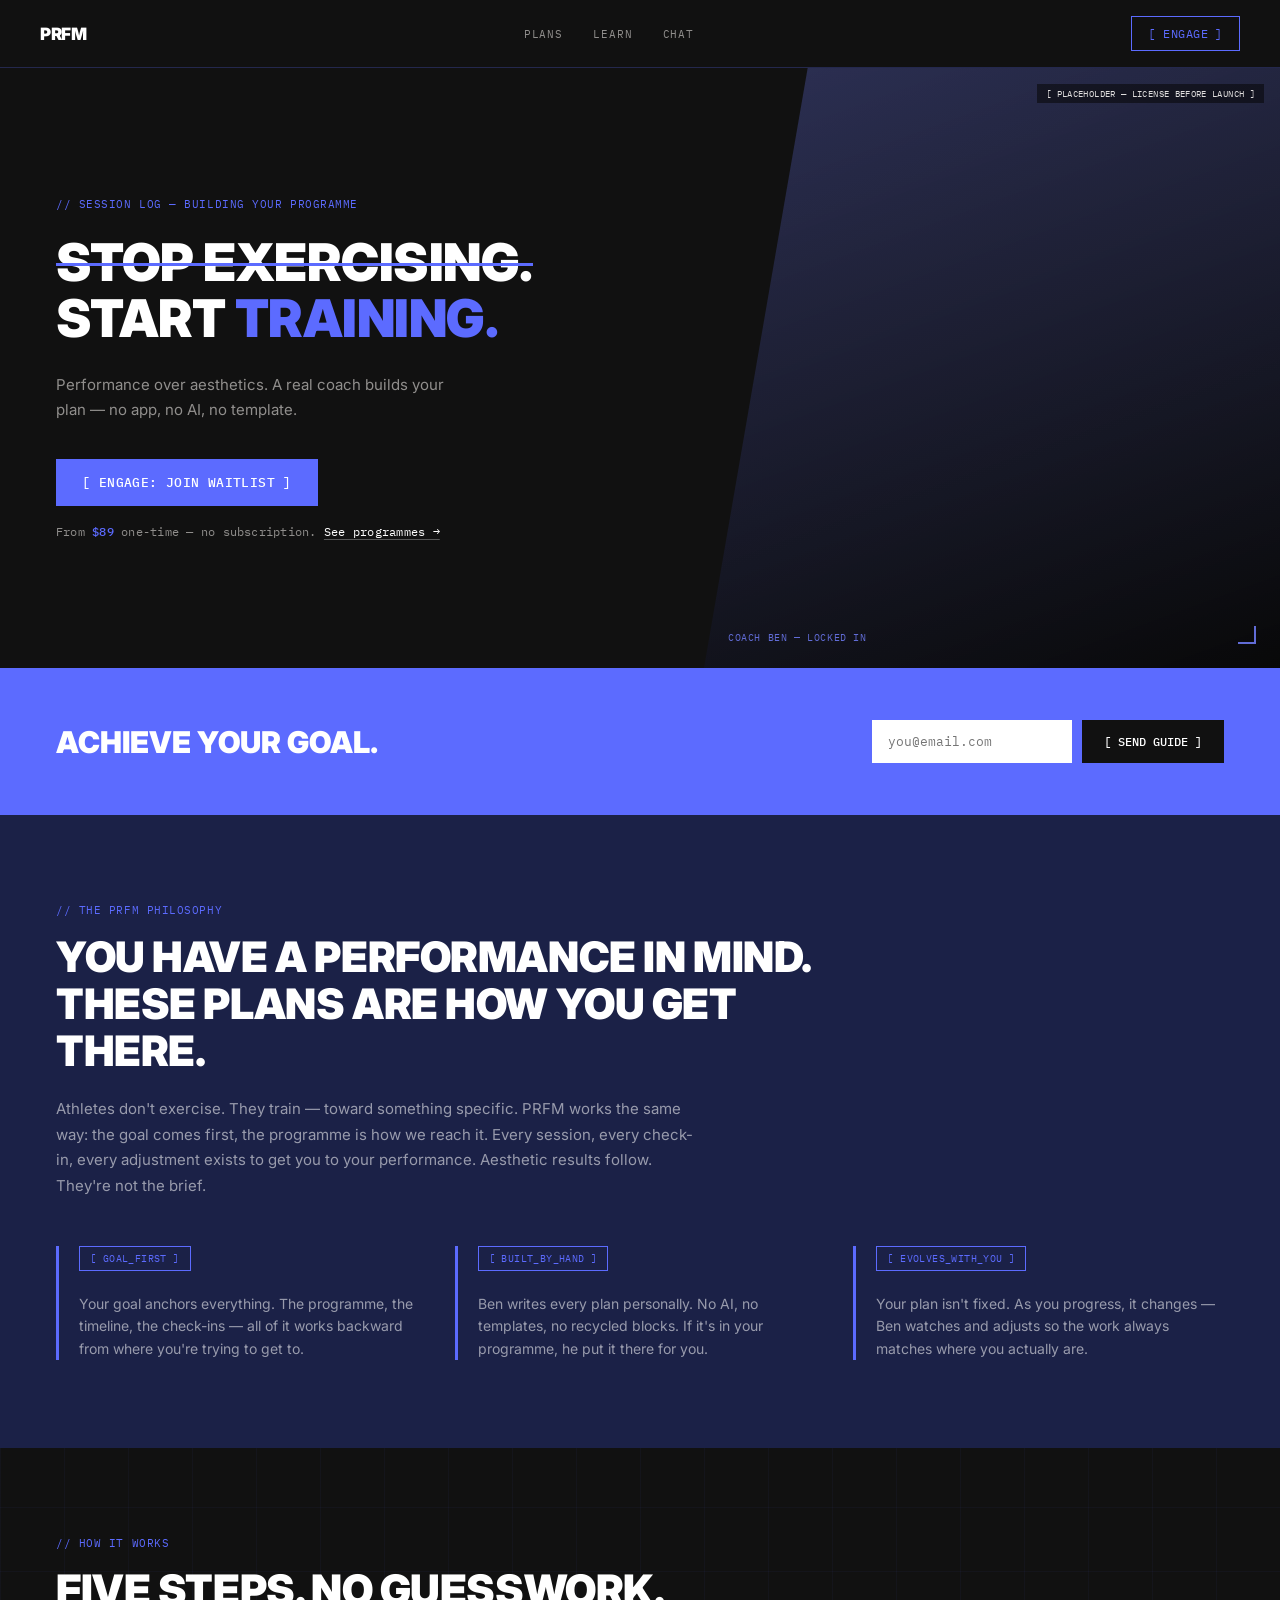
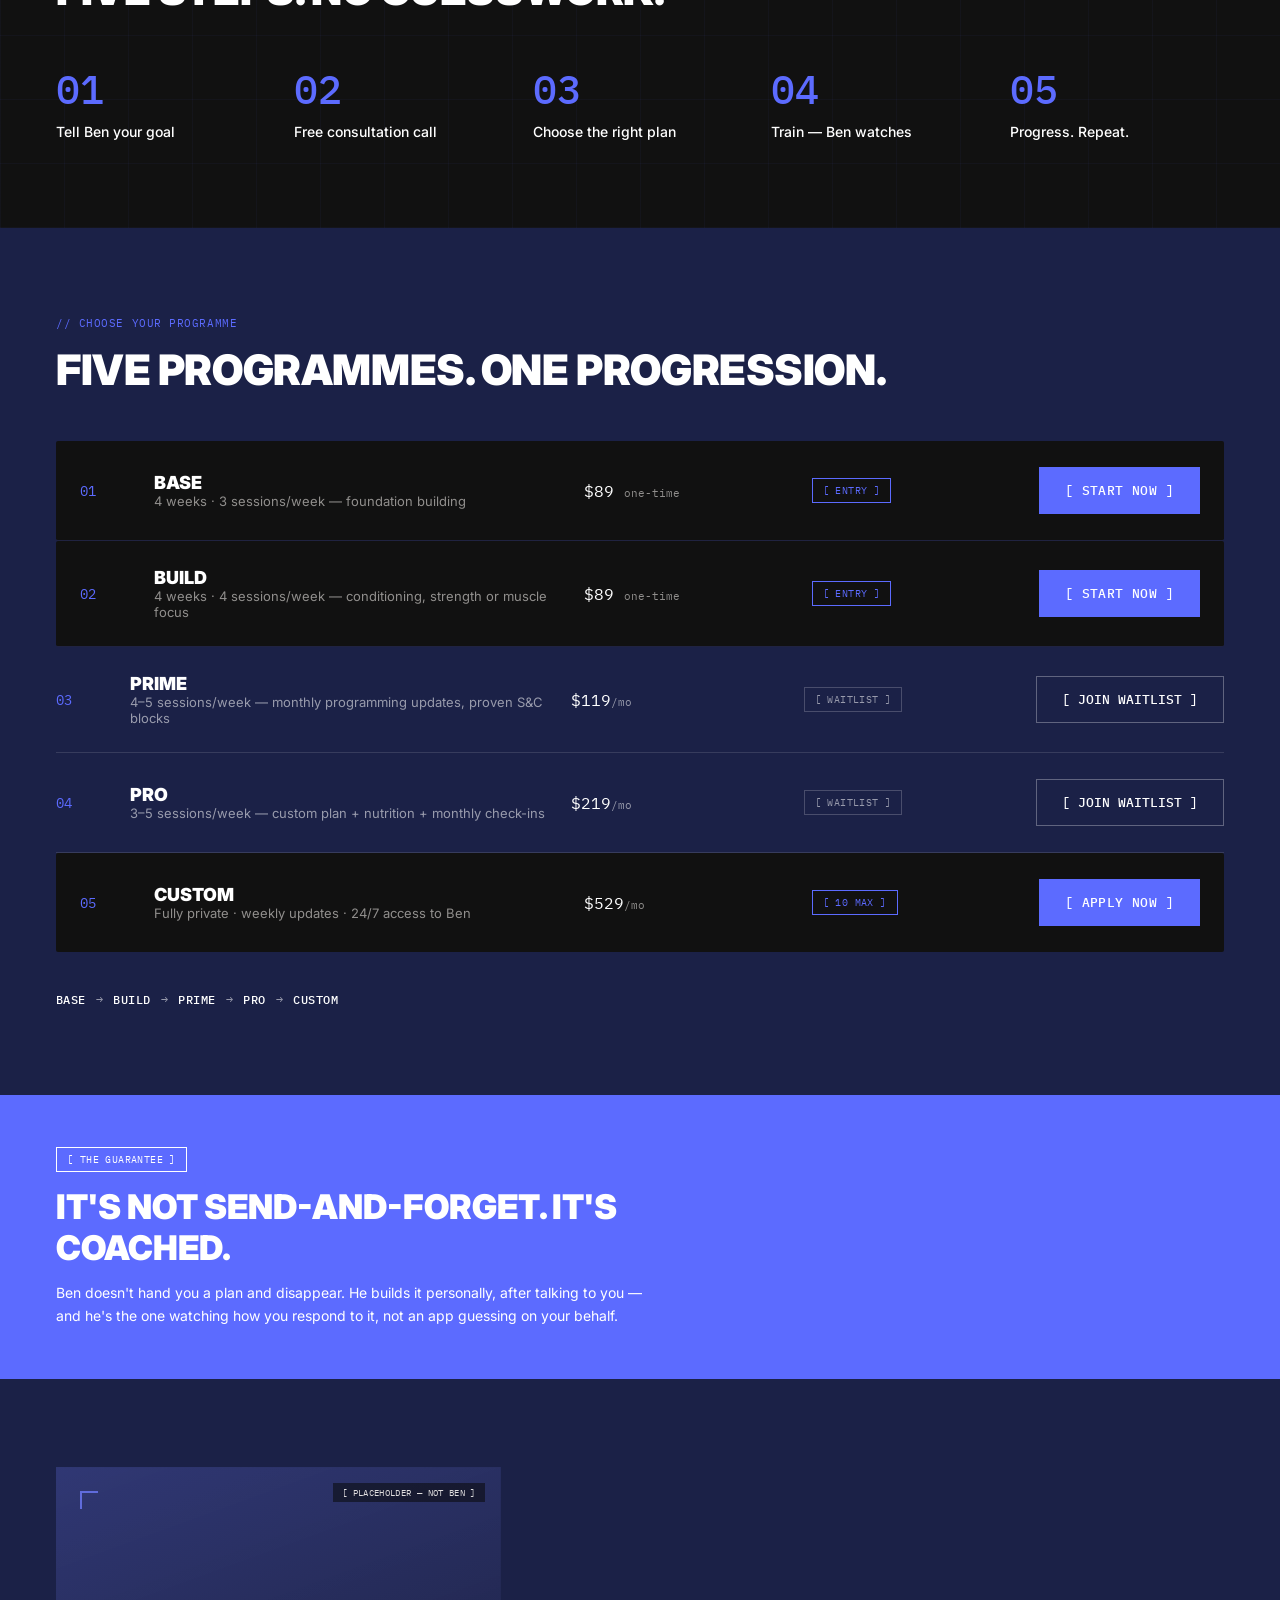
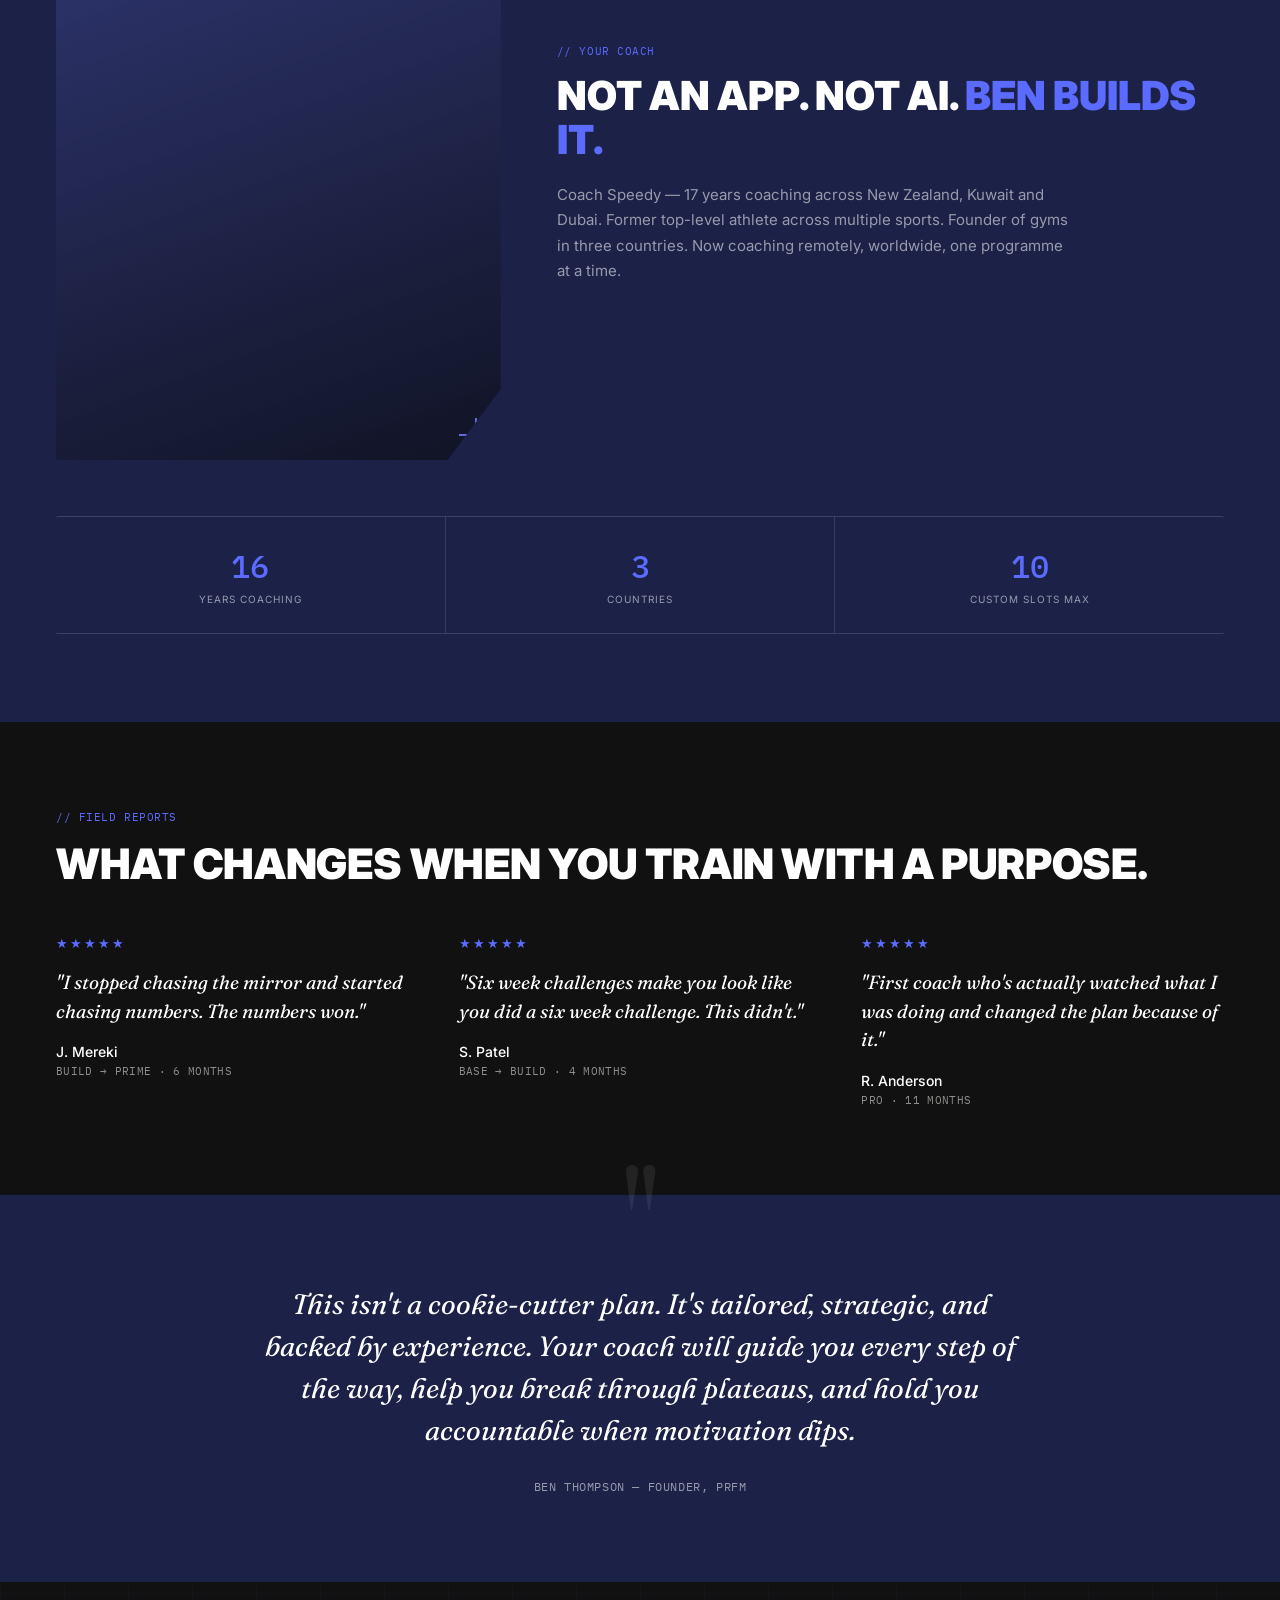
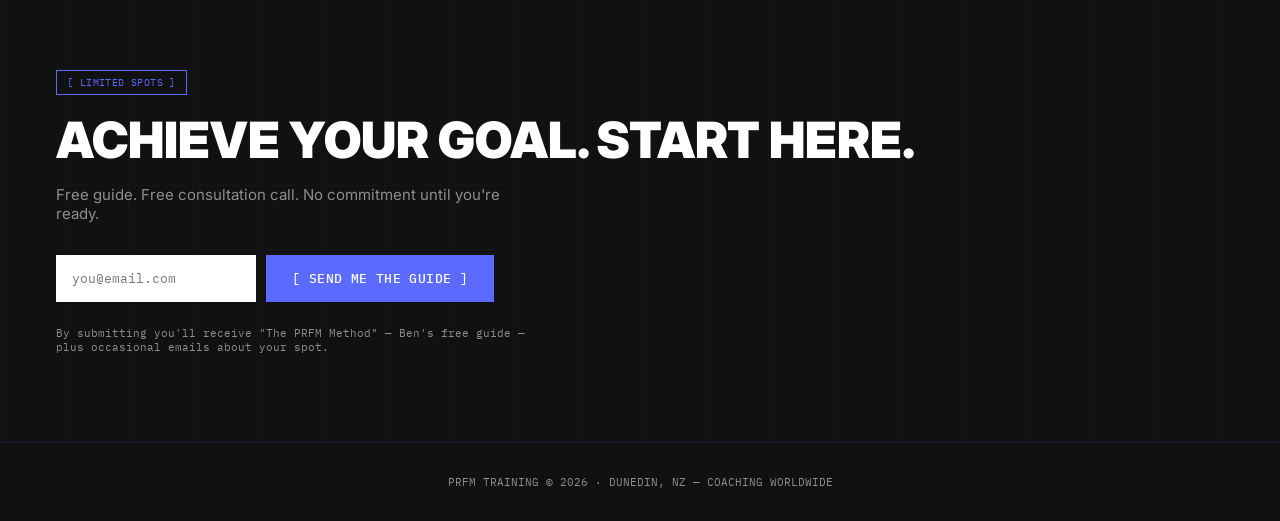
==== commit 8914b889: "Add files via upload added no index so it cant be found on google during preview" ====
--- a/prfm-full-build-performance-console-blue.html
+++ b/prfm-full-build-performance-console-blue.html
@@ -3,6 +3,7 @@
 <head>
 <meta charset="UTF-8">
 <meta name="viewport" content="width=device-width, initial-scale=1.0">
+<meta name="robots" content="noindex, nofollow">
 <title>PRFM Training — Performance Console (Blue Accent)</title>
 <style>
   @import url('https://fonts.googleapis.com/css2?family=Inter:wght@400;500;600;900&family=IBM+Plex+Mono:wght@400;500&family=Fraunces:ital,wght@1,400;1,500&display=swap');
